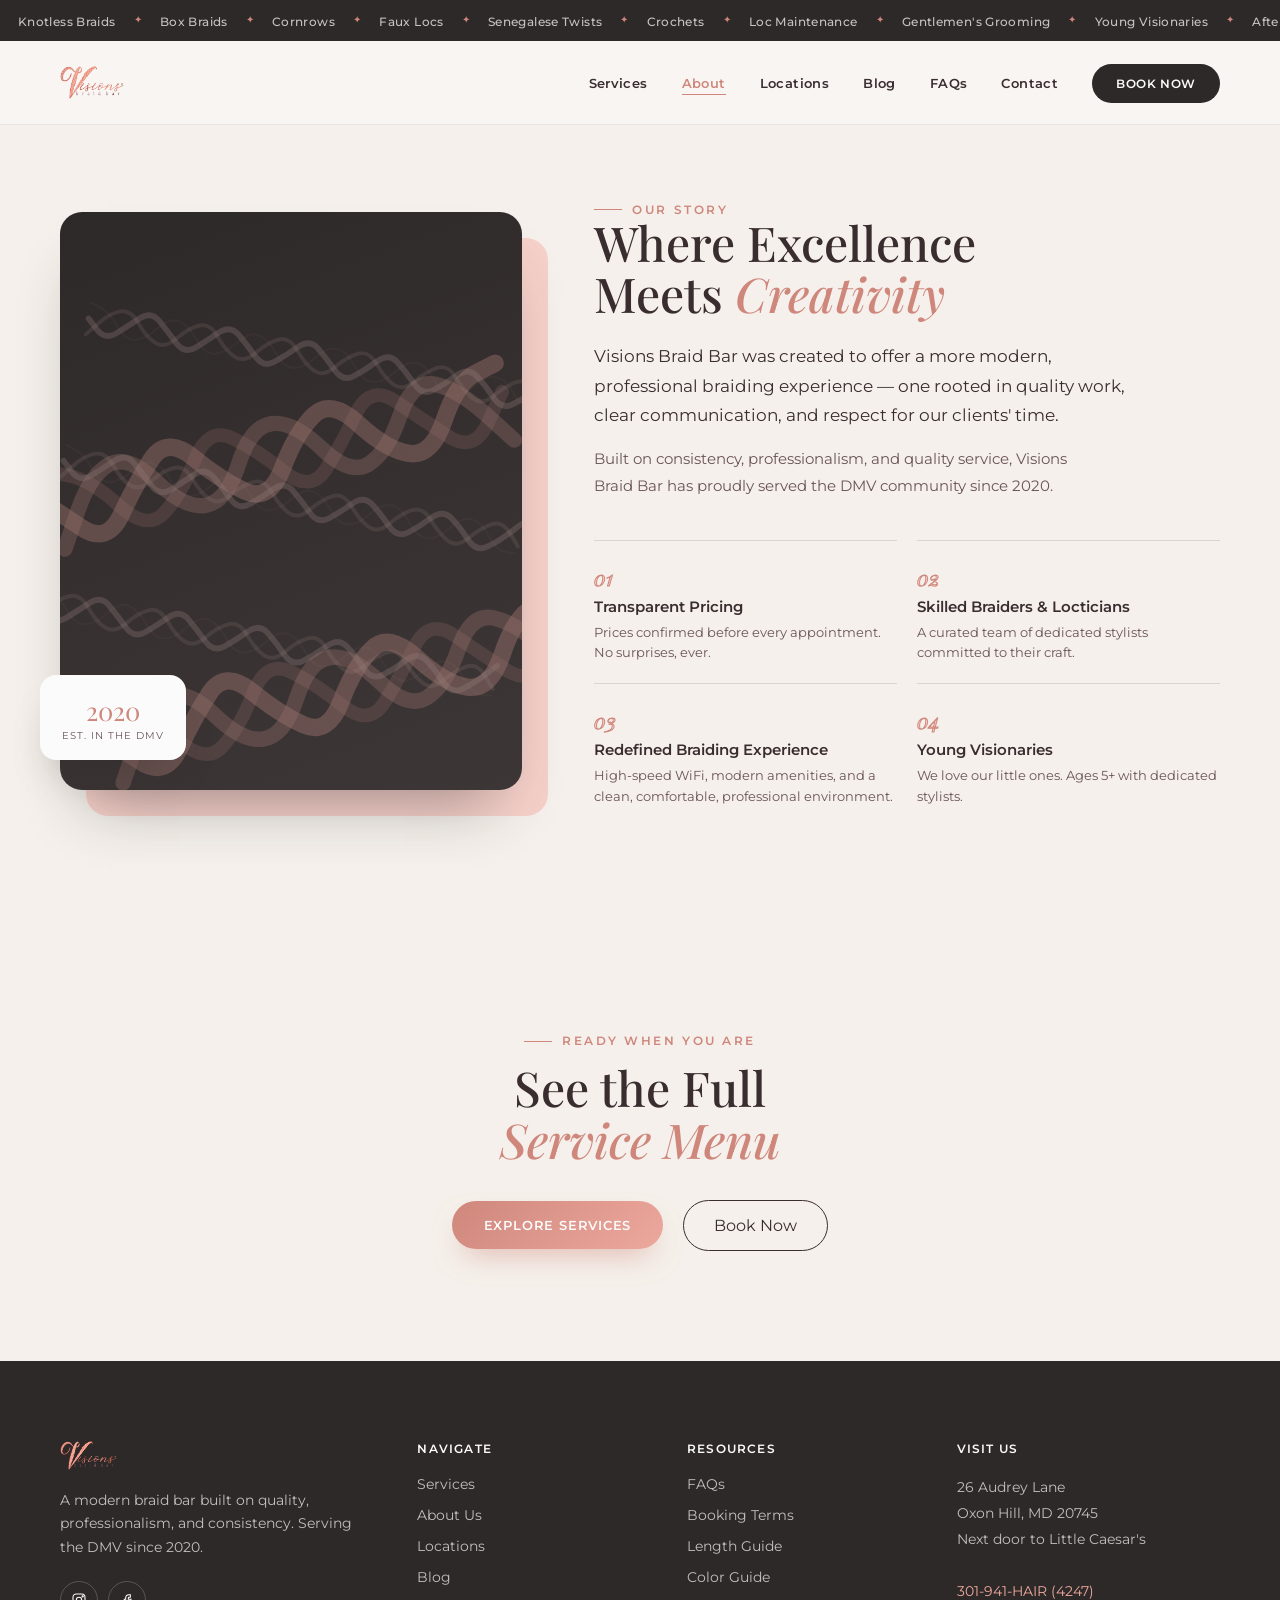
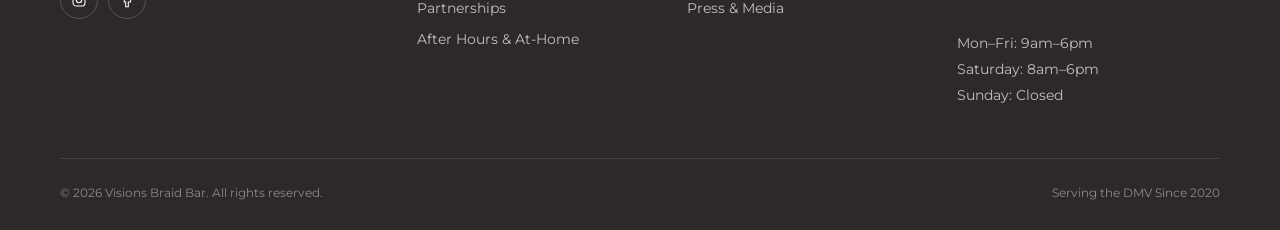
==== about.html @ 7501f286 "Split single-page site into a true multi-page site Separates the site into index/services/about/loca" ====
<!doctype html>
<html lang="en">
<head>
<meta charset="UTF-8">
<meta name="viewport" content="width=device-width, initial-scale=1.0, viewport-fit=cover">
<title>About — Visions Braid Bar</title>
<link rel="preconnect" href="https://fonts.googleapis.com">
<link rel="preconnect" href="https://fonts.gstatic.com" crossorigin>
<link href="https://fonts.googleapis.com/css2?family=Playfair+Display:ital,wght@0,400;0,500;0,600;1,400;1,500&family=Montserrat:wght@400;500;600&display=swap" rel="stylesheet">
<link rel="stylesheet" href="styles.css">
</head>
<body>
<div class="ticker" aria-label="Services offered">
  <div class="ticker-track" id="ticker-track"></div>
</div>
<nav id="site-nav">
  <div class="nav-logo"><a href="index.html"><img src="logo.png" alt="Visions Braid Bar"></a></div>
  <ul class="nav-links">
    <li><a href="services.html">Services</a></li>
    <li><a href="about.html" class="active" aria-current="page">About</a></li>
    <li><a href="locations.html">Locations</a></li>
    <li><a href="blog.html">Blog</a></li>
    <li><a href="faqs.html">FAQs</a></li>
    <li><a href="contact.html">Contact</a></li>
    <li><a href="https://phorest.com/book/salons/visionsbraidbar" class="nav-cta" target="_blank" rel="noopener">Book Now</a></li>
  </ul>
  <button class="nav-hamburger" id="hamburger" aria-label="Open menu" aria-expanded="false"><span></span><span></span><span></span></button>
</nav>
<div class="mobile-menu" id="mobile-menu">
  <a href="services.html">Services</a>
  <a href="about.html">About</a>
  <a href="locations.html">Locations</a>
  <a href="blog.html">Blog</a>
  <a href="faqs.html">FAQs</a>
  <a href="contact.html">Contact</a>
  <a href="https://phorest.com/book/salons/visionsbraidbar" class="m-book" target="_blank" rel="noopener">Book Now</a>
</div>
<section class="about" style="padding-top:70px">
  <div class="about-img reveal">
    <div class="about-img-offset"></div>
    <div class="about-img-block"><svg viewBox="0 0 400 500" preserveAspectRatio="xMidYMid slice" xmlns="http://www.w3.org/2000/svg"><defs></defs><g transform="rotate(-14 200 250)"><path d="M 0.0 208.3 Q 0.0 208.3 18.2 228.3 Q 36.4 248.3 54.5 225.9 Q 72.7 203.4 90.9 186.2 Q 109.1 169.0 127.3 193.5 Q 145.5 218.0 163.6 232.3 Q 181.8 246.5 200.0 220.2 Q 218.2 194.0 236.4 183.0 Q 254.5 171.9 272.7 199.5 Q 290.9 227.1 309.1 234.8 Q 327.3 242.4 345.5 213.9 Q 363.6 185.4 381.8 181.2 T 400.0 177.1" fill="none" stroke="#eda89d" stroke-width="15.0" stroke-linecap="round" opacity="0.50"/><path d="M 0.0 243.0 Q 0.0 243.0 18.2 214.6 Q 36.4 186.3 54.5 181.3 Q 72.7 176.4 90.9 205.4 Q 109.1 234.3 127.3 235.7 Q 145.5 237.1 163.6 208.0 Q 181.8 178.8 200.0 181.0 Q 218.2 183.2 236.4 212.0 Q 254.5 240.9 272.7 235.2 Q 290.9 229.5 309.1 201.3 Q 327.3 173.2 345.5 182.3 Q 363.6 191.5 381.8 218.5 T 400.0 245.6" fill="none" stroke="#eda89d" stroke-width="13.4" stroke-linecap="round" opacity="0.38"/><path d="M 0.0 173.7 Q 0.0 173.7 18.2 182.1 Q 36.4 190.5 54.5 217.8 Q 72.7 245.2 90.9 233.4 Q 109.1 221.7 127.3 195.8 Q 145.5 169.9 163.6 184.8 Q 181.8 199.7 200.0 223.8 Q 218.2 247.8 236.4 230.0 Q 254.5 212.1 272.7 190.2 Q 290.9 168.4 309.1 188.9 Q 327.3 209.4 345.5 228.8 Q 363.6 248.2 381.8 225.3 T 400.0 202.4" fill="none" stroke="#eda89d" stroke-width="11.8" stroke-linecap="round" opacity="0.26"/><path d="M 0.0 416.7 Q 0.0 416.7 18.2 436.6 Q 36.4 456.6 54.5 434.2 Q 72.7 411.8 90.9 394.6 Q 109.1 377.3 127.3 401.9 Q 145.5 426.4 163.6 440.6 Q 181.8 454.8 200.0 428.6 Q 218.2 402.3 236.4 391.3 Q 254.5 380.3 272.7 407.9 Q 290.9 435.5 309.1 443.1 Q 327.3 450.8 345.5 422.2 Q 363.6 393.7 381.8 389.5 T 400.0 385.4" fill="none" stroke="#eda89d" stroke-width="15.0" stroke-linecap="round" opacity="0.50"/><path d="M 0.0 451.3 Q 0.0 451.3 18.2 422.9 Q 36.4 394.6 54.5 389.7 Q 72.7 384.7 90.9 413.7 Q 109.1 442.7 127.3 444.0 Q 145.5 445.4 163.6 416.3 Q 181.8 387.2 200.0 389.3 Q 218.2 391.5 236.4 420.4 Q 254.5 449.2 272.7 443.5 Q 290.9 437.8 309.1 409.7 Q 327.3 381.5 345.5 390.6 Q 363.6 399.8 381.8 426.9 T 400.0 453.9" fill="none" stroke="#eda89d" stroke-width="13.4" stroke-linecap="round" opacity="0.38"/><path d="M 0.0 382.0 Q 0.0 382.0 18.2 390.4 Q 36.4 398.8 54.5 426.2 Q 72.7 453.5 90.9 441.7 Q 109.1 430.0 127.3 404.1 Q 145.5 378.2 163.6 393.1 Q 181.8 408.0 200.0 432.1 Q 218.2 456.2 236.4 438.3 Q 254.5 420.5 272.7 398.6 Q 290.9 376.7 309.1 397.2 Q 327.3 417.8 345.5 437.1 Q 363.6 456.5 381.8 433.6 T 400.0 410.7" fill="none" stroke="#eda89d" stroke-width="11.8" stroke-linecap="round" opacity="0.26"/></g><defs></defs><g transform="rotate(10 200 250)"><path d="M 0.0 125.0 Q 0.0 125.0 8.7 133.0 Q 17.4 141.0 26.1 133.2 Q 34.8 125.3 43.5 117.2 Q 52.2 109.0 60.9 116.7 Q 69.6 124.4 78.3 132.7 Q 87.0 141.0 95.7 133.5 Q 104.3 125.9 113.0 117.5 Q 121.7 109.0 130.4 116.4 Q 139.1 123.8 147.8 132.3 Q 156.5 140.9 165.2 133.7 Q 173.9 126.6 182.6 117.8 Q 191.3 109.1 200.0 116.1 Q 208.7 123.1 217.4 132.0 Q 226.1 140.9 234.8 134.0 Q 243.5 127.2 252.2 118.2 Q 260.9 109.2 269.6 115.8 Q 278.3 122.5 287.0 131.6 Q 295.7 140.8 304.3 134.3 Q 313.0 127.8 321.7 118.5 Q 330.4 109.3 339.1 115.6 Q 347.8 121.9 356.5 131.3 Q 365.2 140.7 373.9 134.5 Q 382.6 128.4 391.3 118.9 T 400.0 109.4" fill="none" stroke="#f6d1ca" stroke-width="5.0" stroke-linecap="round" opacity="0.30"/><path d="M 0.0 138.9 Q 0.0 138.9 8.7 128.0 Q 17.4 117.1 26.1 114.1 Q 34.8 111.0 43.5 121.8 Q 52.2 132.6 60.9 135.9 Q 69.6 139.2 78.3 128.4 Q 87.0 117.7 95.7 114.2 Q 104.3 110.7 113.0 121.4 Q 121.7 132.0 130.4 135.7 Q 139.1 139.4 147.8 128.8 Q 156.5 118.2 165.2 114.3 Q 173.9 110.4 182.6 120.9 Q 191.3 131.5 200.0 135.6 Q 208.7 139.7 217.4 129.3 Q 226.1 118.8 234.8 114.5 Q 243.5 110.2 252.2 120.5 Q 260.9 130.9 269.6 135.4 Q 278.3 139.9 287.0 129.7 Q 295.7 119.4 304.3 114.7 Q 313.0 110.0 321.7 120.1 Q 330.4 130.3 339.1 135.2 Q 347.8 140.1 356.5 130.1 Q 365.2 120.0 373.9 114.9 Q 382.6 109.8 391.3 119.7 T 400.0 129.7" fill="none" stroke="#f6d1ca" stroke-width="3.4" stroke-linecap="round" opacity="0.18"/><path d="M 0.0 111.1 Q 0.0 111.1 8.7 114.0 Q 17.4 116.9 26.1 127.8 Q 34.8 138.7 43.5 136.0 Q 52.2 133.4 60.9 122.4 Q 69.6 111.5 78.3 113.9 Q 87.0 116.3 95.7 127.3 Q 104.3 138.4 113.0 136.1 Q 121.7 133.9 130.4 122.9 Q 139.1 111.8 147.8 113.8 Q 156.5 115.8 165.2 126.9 Q 173.9 138.0 182.6 136.2 Q 191.3 134.4 200.0 123.3 Q 208.7 112.2 217.4 113.7 Q 226.1 115.3 234.8 126.5 Q 243.5 137.6 252.2 136.3 Q 260.9 134.9 269.6 123.7 Q 278.3 112.6 287.0 113.7 Q 295.7 114.8 304.3 126.0 Q 313.0 137.2 321.7 136.3 Q 330.4 135.4 339.1 124.2 Q 347.8 113.0 356.5 113.7 Q 365.2 114.3 373.9 125.6 Q 382.6 136.8 391.3 136.4 T 400.0 135.9" fill="none" stroke="#f6d1ca" stroke-width="1.8" stroke-linecap="round" opacity="0.06"/><path d="M 0.0 250.0 Q 0.0 250.0 8.7 258.0 Q 17.4 266.0 26.1 258.2 Q 34.8 250.3 43.5 242.2 Q 52.2 234.0 60.9 241.7 Q 69.6 249.4 78.3 257.7 Q 87.0 266.0 95.7 258.5 Q 104.3 250.9 113.0 242.5 Q 121.7 234.0 130.4 241.4 Q 139.1 248.8 147.8 257.3 Q 156.5 265.9 165.2 258.7 Q 173.9 251.6 182.6 242.8 Q 191.3 234.1 200.0 241.1 Q 208.7 248.1 217.4 257.0 Q 226.1 265.9 234.8 259.0 Q 243.5 252.2 252.2 243.2 Q 260.9 234.2 269.6 240.8 Q 278.3 247.5 287.0 256.6 Q 295.7 265.8 304.3 259.3 Q 313.0 252.8 321.7 243.5 Q 330.4 234.3 339.1 240.6 Q 347.8 246.9 356.5 256.3 Q 365.2 265.7 373.9 259.5 Q 382.6 253.4 391.3 243.9 T 400.0 234.4" fill="none" stroke="#f6d1ca" stroke-width="5.0" stroke-linecap="round" opacity="0.30"/><path d="M 0.0 263.9 Q 0.0 263.9 8.7 253.0 Q 17.4 242.1 26.1 239.1 Q 34.8 236.0 43.5 246.8 Q 52.2 257.6 60.9 260.9 Q 69.6 264.2 78.3 253.4 Q 87.0 242.7 95.7 239.2 Q 104.3 235.7 113.0 246.4 Q 121.7 257.0 130.4 260.7 Q 139.1 264.4 147.8 253.8 Q 156.5 243.2 165.2 239.3 Q 173.9 235.4 182.6 245.9 Q 191.3 256.5 200.0 260.6 Q 208.7 264.7 217.4 254.3 Q 226.1 243.8 234.8 239.5 Q 243.5 235.2 252.2 245.5 Q 260.9 255.9 269.6 260.4 Q 278.3 264.9 287.0 254.7 Q 295.7 244.4 304.3 239.7 Q 313.0 235.0 321.7 245.1 Q 330.4 255.3 339.1 260.2 Q 347.8 265.1 356.5 255.1 Q 365.2 245.0 373.9 239.9 Q 382.6 234.8 391.3 244.7 T 400.0 254.7" fill="none" stroke="#f6d1ca" stroke-width="3.4" stroke-linecap="round" opacity="0.18"/><path d="M 0.0 236.1 Q 0.0 236.1 8.7 239.0 Q 17.4 241.9 26.1 252.8 Q 34.8 263.7 43.5 261.0 Q 52.2 258.4 60.9 247.4 Q 69.6 236.5 78.3 238.9 Q 87.0 241.3 95.7 252.3 Q 104.3 263.4 113.0 261.1 Q 121.7 258.9 130.4 247.9 Q 139.1 236.8 147.8 238.8 Q 156.5 240.8 165.2 251.9 Q 173.9 263.0 182.6 261.2 Q 191.3 259.4 200.0 248.3 Q 208.7 237.2 217.4 238.7 Q 226.1 240.3 234.8 251.5 Q 243.5 262.6 252.2 261.3 Q 260.9 259.9 269.6 248.7 Q 278.3 237.6 287.0 238.7 Q 295.7 239.8 304.3 251.0 Q 313.0 262.2 321.7 261.3 Q 330.4 260.4 339.1 249.2 Q 347.8 238.0 356.5 238.7 Q 365.2 239.3 373.9 250.6 Q 382.6 261.8 391.3 261.4 T 400.0 260.9" fill="none" stroke="#f6d1ca" stroke-width="1.8" stroke-linecap="round" opacity="0.06"/><path d="M 0.0 375.0 Q 0.0 375.0 8.7 383.0 Q 17.4 391.0 26.1 383.2 Q 34.8 375.3 43.5 367.2 Q 52.2 359.0 60.9 366.7 Q 69.6 374.4 78.3 382.7 Q 87.0 391.0 95.7 383.5 Q 104.3 375.9 113.0 367.5 Q 121.7 359.0 130.4 366.4 Q 139.1 373.8 147.8 382.3 Q 156.5 390.9 165.2 383.7 Q 173.9 376.6 182.6 367.8 Q 191.3 359.1 200.0 366.1 Q 208.7 373.1 217.4 382.0 Q 226.1 390.9 234.8 384.0 Q 243.5 377.2 252.2 368.2 Q 260.9 359.2 269.6 365.8 Q 278.3 372.5 287.0 381.6 Q 295.7 390.8 304.3 384.3 Q 313.0 377.8 321.7 368.5 Q 330.4 359.3 339.1 365.6 Q 347.8 371.9 356.5 381.3 Q 365.2 390.7 373.9 384.5 Q 382.6 378.4 391.3 368.9 T 400.0 359.4" fill="none" stroke="#f6d1ca" stroke-width="5.0" stroke-linecap="round" opacity="0.30"/><path d="M 0.0 388.9 Q 0.0 388.9 8.7 378.0 Q 17.4 367.1 26.1 364.1 Q 34.8 361.0 43.5 371.8 Q 52.2 382.6 60.9 385.9 Q 69.6 389.2 78.3 378.4 Q 87.0 367.7 95.7 364.2 Q 104.3 360.7 113.0 371.4 Q 121.7 382.0 130.4 385.7 Q 139.1 389.4 147.8 378.8 Q 156.5 368.2 165.2 364.3 Q 173.9 360.4 182.6 370.9 Q 191.3 381.5 200.0 385.6 Q 208.7 389.7 217.4 379.3 Q 226.1 368.8 234.8 364.5 Q 243.5 360.2 252.2 370.5 Q 260.9 380.9 269.6 385.4 Q 278.3 389.9 287.0 379.7 Q 295.7 369.4 304.3 364.7 Q 313.0 360.0 321.7 370.1 Q 330.4 380.3 339.1 385.2 Q 347.8 390.1 356.5 380.1 Q 365.2 370.0 373.9 364.9 Q 382.6 359.8 391.3 369.7 T 400.0 379.7" fill="none" stroke="#f6d1ca" stroke-width="3.4" stroke-linecap="round" opacity="0.18"/><path d="M 0.0 361.1 Q 0.0 361.1 8.7 364.0 Q 17.4 366.9 26.1 377.8 Q 34.8 388.7 43.5 386.0 Q 52.2 383.4 60.9 372.4 Q 69.6 361.5 78.3 363.9 Q 87.0 366.3 95.7 377.3 Q 104.3 388.4 113.0 386.1 Q 121.7 383.9 130.4 372.9 Q 139.1 361.8 147.8 363.8 Q 156.5 365.8 165.2 376.9 Q 173.9 388.0 182.6 386.2 Q 191.3 384.4 200.0 373.3 Q 208.7 362.2 217.4 363.7 Q 226.1 365.3 234.8 376.5 Q 243.5 387.6 252.2 386.3 Q 260.9 384.9 269.6 373.7 Q 278.3 362.6 287.0 363.7 Q 295.7 364.8 304.3 376.0 Q 313.0 387.2 321.7 386.3 Q 330.4 385.4 339.1 374.2 Q 347.8 363.0 356.5 363.7 Q 365.2 364.3 373.9 375.6 Q 382.6 386.8 391.3 386.4 T 400.0 385.9" fill="none" stroke="#f6d1ca" stroke-width="1.8" stroke-linecap="round" opacity="0.06"/></g></svg></div>
    <div class="about-badge"><div class="about-badge-n">2020</div><div class="about-badge-l">Est. in the DMV</div></div>
  </div>
  <div class="about-content reveal">
    <span class="eyebrow">Our Story</span>
    <h1 class="s-title">Where Excellence<br>Meets <em>Creativity</em></h1>
    <p class="about-body">Visions Braid Bar was created to offer a more modern, professional braiding experience &mdash; one rooted in quality work, clear communication, and respect for our clients' time.</p>
    <p class="about-credibility">Built on consistency, professionalism, and quality service, Visions Braid Bar has proudly served the DMV community since 2020.</p>
    <div class="pillars">
      <div class="pillar"><div class="pillar-n">01</div><div class="pillar-t">Transparent Pricing</div><div class="pillar-d">Prices confirmed before every appointment. No surprises, ever.</div></div>
      <div class="pillar"><div class="pillar-n">02</div><div class="pillar-t">Skilled Braiders &amp; Locticians</div><div class="pillar-d">A curated team of dedicated stylists committed to their craft.</div></div>
      <div class="pillar"><div class="pillar-n">03</div><div class="pillar-t">Redefined Braiding Experience</div><div class="pillar-d">High-speed WiFi, modern amenities, and a clean, comfortable, professional environment.</div></div>
      <div class="pillar"><div class="pillar-n">04</div><div class="pillar-t">Young Visionaries</div><div class="pillar-d">We love our little ones. Ages 5+ with dedicated stylists.</div></div>
    </div>
  </div>
</section>
<section class="cta-band reveal">
  <span class="eyebrow">Ready When You Are</span>
  <h2 class="s-title">See the Full<br><em>Service Menu</em></h2>
  <div class="cta-band-actions">
    <a href="services.html" class="btn btn-primary">Explore Services</a>
    <a href="https://phorest.com/book/salons/visionsbraidbar" class="btn-outline-dark" target="_blank" rel="noopener" style="border-radius:999px;padding:15px 30px;">Book Now</a>
  </div>
</section>
<footer>
  <div class="footer-grid">
    <div>
      <div class="f-logo"><img src="logo.png" alt="Visions Braid Bar"></div>
      <p class="f-desc">A modern braid bar built on quality, professionalism, and consistency. Serving the DMV since 2020.</p>
      <div class="f-social">
        <a href="https://www.instagram.com/visionsbraidbar/" target="_blank" rel="noopener" aria-label="Instagram"><svg viewBox="0 0 24 24"><rect x="3" y="3" width="18" height="18" rx="5"/><circle cx="12" cy="12" r="4"/><circle cx="17.5" cy="6.5" r="1"/></svg></a>
        <a href="https://www.facebook.com/myvisionsbraidbar/" target="_blank" rel="noopener" aria-label="Facebook"><svg viewBox="0 0 24 24"><path d="M15 8h2V4h-2a5 5 0 0 0-5 5v2H8v4h2v7h4v-7h3l1-4h-4V9a1 1 0 0 1 1-1z"/></svg></a>
      </div>
    </div>
    <div class="f-col">
      <h4>Navigate</h4>
      <ul>
        <li><a href="services.html">Services</a></li>
        <li><a href="about.html">About Us</a></li>
        <li><a href="locations.html">Locations</a></li>
        <li><a href="blog.html">Blog</a></li>
        <li><a href="#">Partnerships</a></li>
        <li><a href="contact.html">After Hours &amp; At-Home</a></li>
      </ul>
    </div>
    <div class="f-col">
      <h4>Resources</h4>
      <ul>
        <li><a href="faqs.html">FAQs</a></li>
        <li><a href="#">Booking Terms</a></li>
        <li><a href="#">Length Guide</a></li>
        <li><a href="#">Color Guide</a></li>
        <li><a href="https://forms.gle/cV3jptaKvThznRDM7" target="_blank" rel="noopener">Press &amp; Media</a></li>
      </ul>
    </div>
    <div class="f-col">
      <h4>Visit Us</h4>
      <address>
        26 Audrey Lane<br>
        Oxon Hill, MD 20745<br>
        Next door to Little Caesar's<br><br>
        <a href="tel:3019414247">301-941-HAIR (4247)</a><br><br>
        Mon&ndash;Fri: 9am&ndash;6pm<br>
        Saturday: 8am&ndash;6pm<br>
        Sunday: Closed
      </address>
    </div>
  </div>
  <div class="footer-bottom">
    <span>&copy; 2026 Visions Braid Bar. All rights reserved.</span>
    <span>Serving the DMV Since 2020</span>
  </div>
</footer>
<script src="app.js"></script>
</body>
</html>
---- styles.css ----
/*
  Layout concept: an editorial multi-page salon site built around the literal
  craft of braiding — an interlocking three-strand plait rendered as inline SVG
  stands in for photography (dividers, card art, section marks) instead of
  stock photos or generic gradients, echoing the brand's own hand-drawn logo.
  Asymmetric bento grids and an oversized reversed wordmark give the page a
  fashion-editorial rhythm rather than a centered template.
*/
:root{
  --charcoal:#2e2929; --charcoal-mid:#3d3636; --cream:#f5f0eb; --warm-white:#faf7f4; --snow:#fbfbfb;
  --terracotta:#cf877c; --peach:#eda89d; --blush:#f6d1ca; --mauve:#967376; --gold:#d4a017;
  --ink:#3a2d2f; --ink-mid:#6b5457;
  --font-display:'Playfair Display', Georgia, 'Times New Roman', serif;
  --font-body:'Montserrat', -apple-system, BlinkMacSystemFont, 'Segoe UI', sans-serif;
  color-scheme:light;
  padding-top:env(safe-area-inset-top,0px);
  padding-bottom:env(safe-area-inset-bottom,0px);
}
*{box-sizing:border-box;}
html,body{margin:0;}
body{background:var(--cream);color:var(--ink);font-family:var(--font-body);-webkit-font-smoothing:antialiased;overflow-x:hidden;}
h1,h2,h3,h4{font-family:var(--font-display);margin:0;font-weight:500;text-wrap:balance;}
p{margin:0;}
em{font-style:italic;}
a{color:inherit;text-decoration:none;}
img,svg{max-width:100%;display:block;}
[hidden]{display:none!important;}
button{font-family:inherit;border:none;background:none;cursor:pointer;color:inherit;}
::selection{background:var(--terracotta);color:var(--snow);}
@media (prefers-reduced-motion:reduce){
  *{animation-duration:0.001ms !important;animation-iteration-count:1 !important;transition-duration:0.001ms !important;scroll-behavior:auto !important;}
}
html{scroll-behavior:smooth;}
section,footer{scroll-margin-top:84px;}

.reveal-armed{opacity:0;transform:translateY(28px);}
.reveal-armed.reveal-visible{opacity:1;transform:none;transition:opacity .7s cubic-bezier(.2,.7,.3,1),transform .7s cubic-bezier(.2,.7,.3,1);}

.eyebrow{display:inline-flex;align-items:center;gap:10px;font-family:var(--font-body);font-size:.72rem;font-weight:600;letter-spacing:.22em;text-transform:uppercase;color:var(--terracotta);}
.eyebrow::before{content:"";width:28px;height:1px;background:var(--terracotta);display:inline-block;}
.s-title{font-size:clamp(2.1rem,4vw,3rem);line-height:1.08;color:var(--ink);}
.s-title em{color:var(--terracotta);}
.s-desc{font-size:1.02rem;line-height:1.7;color:var(--ink-mid);max-width:46ch;}
.section-intro{display:flex;justify-content:space-between;align-items:flex-end;gap:40px;margin-bottom:48px;flex-wrap:wrap;}
.section-intro .s-desc{margin-top:14px;}

.page-header{max-width:640px;margin:0 auto 56px;text-align:center;padding:56px 60px 0;}
@media (max-width:860px){.page-header{padding:40px 24px 0;}}
.page-header .s-title{margin-top:14px;}

.btn{display:inline-flex;align-items:center;justify-content:center;gap:8px;padding:16px 32px;border-radius:999px;font-size:.82rem;font-weight:600;letter-spacing:.06em;text-transform:uppercase;white-space:nowrap;transition:transform .25s ease,box-shadow .25s ease,background .25s ease,color .25s ease;}
.btn:active{transform:scale(.97);}
.btn-primary{background:linear-gradient(135deg,var(--terracotta),var(--peach));color:var(--snow);box-shadow:0 14px 30px -12px rgba(207,135,124,.65);}
.btn-primary:hover{box-shadow:0 18px 36px -10px rgba(207,135,124,.8);transform:translateY(-2px);}
.btn-dark{background:var(--charcoal);color:var(--snow);}
.btn-dark:hover{background:var(--ink);transform:translateY(-2px);}
.btn-ghost-dark{color:var(--ink);padding-inline:14px;position:relative;}
.btn-ghost-dark::after{content:"";position:absolute;left:14px;right:14px;bottom:8px;height:1px;background:var(--ink);transform:scaleX(1);transform-origin:left;transition:transform .3s ease;}
.btn-ghost-dark:hover::after{transform:scaleX(0);}
.btn-outline-dark{border:1px solid var(--ink);color:var(--ink);padding:15px 30px;}
.btn-outline-dark:hover{background:var(--ink);color:var(--snow);}
.btn-outline-light{border:1px solid rgba(255,255,255,.55);color:var(--snow);padding:15px 30px;border-radius:999px;font-size:.82rem;font-weight:600;letter-spacing:.06em;text-transform:uppercase;transition:background .25s ease;}
.btn-outline-light:hover{background:rgba(255,255,255,.12);}
.link-arrow{font-size:.82rem;font-weight:600;letter-spacing:.04em;color:var(--ink);display:inline-flex;align-items:center;gap:6px;}
.link-arrow span{transition:transform .25s ease;}
.link-arrow:hover span{transform:translateX(4px);}

.braid-strand path{vector-effect:non-scaling-stroke;}

.ticker{background:var(--charcoal);color:rgba(255,255,255,.72);padding:11px 0;overflow:hidden;white-space:nowrap;}
.ticker-track{display:inline-flex;animation:ticker 38s linear infinite;}
.ticker-track span{padding:0 18px;font-size:.78rem;font-weight:500;letter-spacing:.03em;}
.ticker-track .gem{color:var(--terracotta);padding:0;font-size:.6rem;}
@keyframes ticker{from{transform:translateX(0);}to{transform:translateX(-50%);}}

nav{position:sticky;top:0;z-index:300;display:flex;align-items:center;justify-content:space-between;height:84px;background:rgba(250,247,244,.8);backdrop-filter:blur(14px);-webkit-backdrop-filter:blur(14px);border-bottom:1px solid rgba(58,45,47,.08);padding-inline:60px;transition:box-shadow .3s ease;}
nav.is-scrolled{box-shadow:0 8px 28px -20px rgba(46,41,41,.4);}
@media (max-width:860px){nav{padding-inline:20px;height:72px;}}
.nav-logo img{height:34px;width:auto;}
.nav-links{list-style:none;display:flex;align-items:center;gap:34px;margin:0;padding:0;}
.nav-links a:not(.nav-cta){font-size:.82rem;font-weight:600;letter-spacing:.03em;position:relative;padding:4px 0;}
.nav-links a:not(.nav-cta)::after{content:"";position:absolute;left:0;right:0;bottom:0;height:1px;background:var(--terracotta);transform:scaleX(0);transform-origin:right;transition:transform .3s ease;}
.nav-links a:not(.nav-cta):hover::after,.nav-links a.active::after{transform:scaleX(1);transform-origin:left;}
.nav-links a.active{color:var(--terracotta);}
.nav-cta{background:var(--charcoal);color:var(--snow);padding:12px 24px;border-radius:999px;font-size:.76rem;font-weight:600;letter-spacing:.05em;text-transform:uppercase;transition:background .25s ease,transform .25s ease;}
.nav-cta:hover{background:var(--terracotta);transform:translateY(-1px);}
@media (max-width:980px){.nav-links{display:none;}}
.nav-hamburger{display:none;flex-direction:column;gap:5px;padding:8px;}
.nav-hamburger span{width:22px;height:2px;background:var(--ink);display:block;transition:transform .3s ease,opacity .3s ease;}
@media (max-width:980px){.nav-hamburger{display:flex;}}
.nav-hamburger.is-open span:nth-child(1){transform:translateY(7px) rotate(45deg);}
.nav-hamburger.is-open span:nth-child(2){opacity:0;}
.nav-hamburger.is-open span:nth-child(3){transform:translateY(-7px) rotate(-45deg);}

.mobile-menu{position:fixed;inset:84px 0 0 0;background:var(--warm-white);z-index:290;display:flex;flex-direction:column;padding:32px 24px;gap:4px;transform:translateY(-12px);opacity:0;pointer-events:none;transition:transform .3s ease,opacity .3s ease;overflow-y:auto;}
.mobile-menu.is-open{transform:translateY(0);opacity:1;pointer-events:auto;}
.mobile-menu a{font-family:var(--font-display);font-size:1.5rem;padding:14px 4px;border-bottom:1px solid rgba(58,45,47,.1);}
.mobile-menu .m-book{margin-top:20px;background:var(--charcoal);color:var(--snow);text-align:center;border-radius:999px;padding:18px;font-family:var(--font-body);font-weight:600;letter-spacing:.05em;text-transform:uppercase;font-size:.85rem;border-bottom:none;}

.hero{position:relative;padding:72px 60px 0;display:grid;grid-template-columns:1.05fr .95fr;gap:56px;align-items:center;overflow:hidden;}
@media (max-width:980px){.hero{grid-template-columns:1fr;padding:48px 24px 0;gap:40px;}}
.hero-bg-text{position:absolute;top:-0.12em;left:-0.03em;font-family:var(--font-display);font-style:italic;font-size:clamp(5rem,16vw,11rem);color:var(--blush);opacity:.55;z-index:0;user-select:none;line-height:1;}
.hero-left{position:relative;z-index:1;}
.hero-location{display:inline-block;font-size:.76rem;font-weight:600;letter-spacing:.14em;text-transform:uppercase;color:var(--mauve);margin-bottom:18px;}
.hero-h1{font-size:clamp(2.6rem,5.6vw,4.4rem);line-height:1.04;color:var(--ink);}
.hero-h1 em{color:var(--terracotta);font-style:italic;}
.hero-desc{font-size:1.08rem;line-height:1.7;color:var(--ink-mid);max-width:42ch;margin:26px 0 34px;}
.hero-actions{display:flex;align-items:center;gap:30px;flex-wrap:wrap;margin-bottom:52px;}
.hero-bottom{display:flex;gap:40px;flex-wrap:wrap;position:relative;z-index:1;}
.hero-stat-n{font-family:var(--font-display);font-size:1.7rem;color:var(--ink);}
.hero-stat-l{font-size:.72rem;letter-spacing:.08em;text-transform:uppercase;color:var(--ink-mid);margin-top:4px;}

.hero-right{position:relative;}
.hero-art{position:relative;aspect-ratio:4/5;border-radius:28px;overflow:hidden;background:linear-gradient(155deg,var(--blush) 0%,var(--peach) 48%,var(--terracotta) 100%);box-shadow:0 40px 70px -30px rgba(58,45,47,.4);}
.hero-art svg{position:absolute;inset:0;width:100%;height:100%;}
.hero-label{position:absolute;left:-18px;bottom:28px;max-width:280px;background:var(--snow);padding:24px 26px;border-radius:16px;box-shadow:0 30px 50px -20px rgba(58,45,47,.3);}
@media (max-width:520px){.hero-label{left:10px;right:10px;max-width:none;}}
.hero-label-text{font-family:var(--font-display);font-style:italic;font-size:1.05rem;line-height:1.4;color:var(--ink);}
.hero-label-sub{display:block;margin-top:10px;font-size:.72rem;color:var(--ink-mid);letter-spacing:.02em;}

.review-strip{display:flex;justify-content:center;align-items:center;gap:22px;flex-wrap:wrap;padding:38px 24px 0;font-size:.82rem;color:var(--ink-mid);}
.rs-stars{color:var(--gold);letter-spacing:2px;margin-right:8px;}
.rs-divider{width:4px;height:4px;border-radius:50%;background:var(--mauve);opacity:.5;}
.strip{display:flex;justify-content:center;gap:0;flex-wrap:wrap;padding:26px 24px 60px;}
.strip-item{display:flex;align-items:center;gap:9px;font-size:.78rem;color:var(--ink-mid);padding:0 22px;border-right:1px solid rgba(58,45,47,.12);}
.strip-item:last-child{border-right:none;}
@media (max-width:700px){.strip-item{border-right:none;padding:4px 14px;}}
.strip-dot{width:6px;height:6px;border-radius:50%;background:var(--terracotta);flex:none;}

.services{padding:20px 60px 100px;}
@media (max-width:860px){.services{padding:20px 24px 70px;}}
.svc-tabs{display:inline-flex;gap:6px;background:var(--warm-white);border:1px solid rgba(58,45,47,.1);border-radius:999px;padding:6px;margin-bottom:40px;}
.svc-tab{padding:11px 22px;border-radius:999px;font-size:.78rem;font-weight:600;letter-spacing:.03em;color:var(--ink-mid);transition:background .25s ease,color .25s ease;}
.svc-tab.active{background:var(--charcoal);color:var(--snow);}
.svc-panel{display:none;}
.svc-panel.active{display:grid;}
.svc-grid{display:grid;grid-template-columns:repeat(4,1fr);gap:22px;}
@media (max-width:980px){.svc-grid{grid-template-columns:repeat(2,1fr);}}
@media (max-width:560px){.svc-grid{grid-template-columns:1fr;}}
.svc-card{position:relative;border-radius:20px;overflow:hidden;aspect-ratio:3/4;isolation:isolate;}
.svc-card.tall{grid-row:span 2;}
.svc-card.wide{grid-column:span 2;aspect-ratio:auto;}
@media (max-width:980px){.svc-card.tall{grid-row:span 1;aspect-ratio:3/4;}.svc-card.wide{grid-column:span 2;aspect-ratio:16/8;}}
@media (max-width:560px){.svc-card.wide{grid-column:span 1;aspect-ratio:3/4;}}
.svc-card-art{position:absolute;inset:0;z-index:-1;transition:transform .6s cubic-bezier(.2,.8,.3,1);}
.svc-card:hover .svc-card-art{transform:scale(1.08) rotate(1deg);}
.svc-card-art svg{position:absolute;inset:0;width:100%;height:100%;opacity:.9;}
.svc-card::after{content:"";position:absolute;inset:0;background:linear-gradient(0deg,rgba(46,41,41,.82) 0%,rgba(46,41,41,.08) 55%,rgba(46,41,41,0) 72%);}
.svc-info{position:absolute;left:20px;right:20px;bottom:18px;z-index:2;}
.svc-name{font-family:var(--font-display);font-size:1.18rem;color:var(--snow);}
.svc-sub{font-size:.72rem;color:rgba(255,255,255,.78);margin-top:5px;letter-spacing:.01em;}
.svc-hover{position:absolute;inset:0;z-index:2;display:flex;align-items:center;justify-content:center;opacity:0;transition:opacity .3s ease;background:rgba(46,41,41,.5);backdrop-filter:blur(2px);}
.svc-card:hover .svc-hover{opacity:1;}
.svc-btn{background:var(--snow);color:var(--ink);padding:13px 26px;border-radius:999px;font-size:.76rem;font-weight:600;letter-spacing:.05em;text-transform:uppercase;transform:translateY(8px);transition:transform .3s ease;}
.svc-card:hover .svc-btn{transform:translateY(0);}

.after-hours-card{margin-top:30px;display:flex;align-items:center;justify-content:space-between;gap:30px;flex-wrap:wrap;background:var(--charcoal);color:var(--snow);border-radius:24px;padding:46px 50px;position:relative;overflow:hidden;}
.after-hours-card .braid-strand{position:absolute;right:-30px;top:50%;transform:translateY(-50%);height:160%;opacity:.14;}
.ah-badge{display:inline-block;font-size:.68rem;letter-spacing:.14em;text-transform:uppercase;color:var(--peach);border:1px solid rgba(237,168,157,.4);padding:6px 14px;border-radius:999px;margin-bottom:16px;}
.ah-title{font-size:1.7rem;max-width:30ch;}
.ah-title em{color:var(--peach);font-style:italic;}
.ah-desc{margin-top:14px;color:rgba(255,255,255,.72);max-width:46ch;line-height:1.7;font-size:.95rem;}
.ah-note{margin-top:10px;font-size:.76rem;color:rgba(255,255,255,.45);max-width:46ch;}
.ah-left{position:relative;z-index:1;}
.after-hours-card>.btn-outline-light{position:relative;z-index:1;flex:none;}

.svc-all{text-align:center;margin-top:40px;}

.about{padding:40px 60px 110px;display:grid;grid-template-columns:.85fr 1.15fr;gap:72px;align-items:center;}
@media (max-width:980px){.about{grid-template-columns:1fr;padding:30px 24px 70px;gap:40px;}}
.about-img{position:relative;}
.about-img-block{aspect-ratio:4/5;border-radius:22px;background:linear-gradient(160deg,var(--charcoal) 0%,var(--charcoal-mid) 100%);position:relative;overflow:hidden;box-shadow:0 36px 60px -28px rgba(46,41,41,.45);}
.about-img-block svg{position:absolute;inset:0;width:100%;height:100%;opacity:.5;}
.about-img-offset{position:absolute;inset:26px -26px -26px 26px;border-radius:22px;background:var(--blush);z-index:-1;}
@media (max-width:980px){.about-img-offset{inset:18px -18px -18px 18px;}}
.about-badge{position:absolute;left:-20px;bottom:30px;background:var(--snow);border-radius:16px;padding:18px 22px;box-shadow:0 24px 44px -20px rgba(46,41,41,.35);text-align:center;}
.about-badge-n{font-family:var(--font-display);font-size:1.6rem;color:var(--terracotta);}
.about-badge-l{font-size:.64rem;letter-spacing:.1em;text-transform:uppercase;color:var(--ink-mid);margin-top:2px;}
.about-body{font-size:1.05rem;line-height:1.75;color:var(--ink);margin-top:22px;max-width:50ch;}
.about-credibility{font-size:.95rem;line-height:1.75;color:var(--ink-mid);margin-top:16px;max-width:50ch;}
.pillars{display:grid;grid-template-columns:1fr 1fr;gap:20px;margin-top:40px;}
@media (max-width:620px){.pillars{grid-template-columns:1fr;}}
.pillar{padding:22px 0 0;border-top:1px solid rgba(58,45,47,.14);transition:transform .25s ease;}
.pillar:hover{transform:translateX(4px);}
.pillar-n{font-family:var(--font-display);font-style:italic;font-size:1.3rem;color:var(--blush);-webkit-text-stroke:1px var(--terracotta);}
.pillar-t{font-size:.95rem;font-weight:600;margin-top:6px;}
.pillar-d{font-size:.84rem;color:var(--ink-mid);margin-top:6px;line-height:1.55;}

.booking-info{background:var(--warm-white);padding:90px 60px;border-top:1px solid rgba(58,45,47,.08);border-bottom:1px solid rgba(58,45,47,.08);}
@media (max-width:860px){.booking-info{padding:60px 24px;}}
.bi-grid{display:grid;grid-template-columns:repeat(3,1fr);gap:26px;margin-top:44px;}
@media (max-width:860px){.bi-grid{grid-template-columns:1fr;}}
.bi-card{background:var(--snow);border-radius:20px;padding:34px 30px;transition:transform .3s ease,box-shadow .3s ease;}
.bi-card:hover{transform:translateY(-6px);box-shadow:0 24px 44px -24px rgba(46,41,41,.3);}
.bi-icon{width:48px;height:48px;border-radius:50%;background:linear-gradient(135deg,var(--blush),var(--peach));display:flex;align-items:center;justify-content:center;margin-bottom:20px;}
.bi-icon svg{width:22px;height:22px;stroke:var(--ink);fill:none;stroke-width:1.6;}
.bi-title{font-size:1.15rem;}
.bi-body{font-size:.88rem;line-height:1.7;color:var(--ink-mid);margin-top:10px;}
.bi-body a{color:var(--terracotta);font-weight:600;border-bottom:1px solid rgba(207,135,124,.4);}

.locations{display:grid;grid-template-columns:1fr 1fr;min-height:560px;}
@media (max-width:860px){.locations{grid-template-columns:1fr;min-height:0;}}
.loc{position:relative;padding:70px 56px;display:flex;flex-direction:column;justify-content:flex-end;overflow:hidden;min-height:480px;}
@media (max-width:860px){.loc{padding:50px 28px;min-height:420px;}}
.loc-bg{position:absolute;inset:0;z-index:0;}
.loc-bg svg{position:absolute;inset:0;width:100%;height:100%;}
.loc-oxon{background:linear-gradient(165deg,var(--charcoal) 0%,#231f1f 100%);color:var(--snow);}
.loc-mv{background:linear-gradient(165deg,var(--terracotta) 0%,var(--mauve) 100%);color:var(--snow);}
.loc-tag{position:relative;z-index:1;font-size:.72rem;letter-spacing:.14em;text-transform:uppercase;opacity:.75;margin-bottom:16px;}
.loc-name{position:relative;z-index:1;font-size:clamp(1.9rem,3.4vw,2.6rem);line-height:1.08;margin-bottom:22px;}
.loc-detail{position:relative;z-index:1;font-style:normal;line-height:1.85;font-size:.92rem;opacity:.85;max-width:38ch;margin-bottom:30px;}
.loc-detail a{text-decoration:underline;text-underline-offset:3px;opacity:1;}
.loc .btn-dark,.loc .btn-outline-light{position:relative;z-index:1;align-self:flex-start;}

.lead{display:grid;grid-template-columns:1fr 1fr;background:var(--charcoal);}
@media (max-width:900px){.lead{grid-template-columns:1fr;}}
.lead-left{padding:90px 60px;color:var(--snow);}
@media (max-width:900px){.lead-left{padding:60px 24px 20px;}}
.lead-left .s-title{color:var(--snow);}
.lead-offer{display:inline-block;margin-top:24px;font-family:var(--font-display);font-style:italic;font-size:1.3rem;color:var(--peach);}
.lead-perks{list-style:none;margin:28px 0 0;padding:0;display:flex;flex-direction:column;gap:14px;}
.lead-perks li{display:flex;align-items:center;gap:12px;font-size:.9rem;color:rgba(255,255,255,.78);}
.perk-dot{width:7px;height:7px;border-radius:50%;background:var(--terracotta);flex:none;}
.lead-form-wrap{padding:90px 60px;background:var(--cream);}
@media (max-width:900px){.lead-form-wrap{padding:20px 24px 60px;}}
.lf-eyebrow{font-size:.7rem;letter-spacing:.16em;text-transform:uppercase;color:var(--terracotta);font-weight:600;}
.lf-title{display:block;font-family:var(--font-display);font-size:1.9rem;margin:14px 0 10px;}
.lf-title em{color:var(--terracotta);font-style:italic;}
.lf-sub{display:block;font-size:.9rem;color:var(--ink-mid);margin-bottom:28px;}
.lead-form{display:flex;flex-direction:column;gap:14px;}
.fg input{width:100%;padding:16px 18px;border:1px solid rgba(58,45,47,.18);border-radius:12px;background:var(--snow);font-family:var(--font-body);font-size:.92rem;color:var(--ink);transition:border-color .2s ease,box-shadow .2s ease;}
.fg input:focus{outline:none;border-color:var(--terracotta);box-shadow:0 0 0 4px rgba(207,135,124,.15);}
.fg input::placeholder{color:var(--ink-mid);opacity:.6;}
.fg-honeypot{position:absolute;left:-9999px;width:1px;height:1px;overflow:hidden;}
.fg-submit{margin-top:6px;background:linear-gradient(135deg,var(--terracotta),var(--peach));color:var(--snow);padding:17px;border-radius:12px;font-size:.84rem;font-weight:600;letter-spacing:.05em;text-transform:uppercase;transition:transform .25s ease,box-shadow .25s ease;}
.fg-submit:hover{transform:translateY(-2px);box-shadow:0 16px 30px -14px rgba(207,135,124,.7);}
.fg-note{margin-top:12px;font-size:.74rem;color:var(--ink-mid);text-align:center;}
.fg-success{display:flex;flex-direction:column;align-items:flex-start;gap:8px;padding:28px 0;}
.fg-success p{font-family:var(--font-display);font-size:1.5rem;color:var(--ink);}
.fg-success span{font-size:.9rem;color:var(--ink-mid);}

.contact-quickinfo{max-width:1240px;margin:0 auto;padding:70px 60px 100px;display:grid;grid-template-columns:repeat(3,1fr);gap:26px;}
@media (max-width:860px){.contact-quickinfo{padding:50px 24px 70px;grid-template-columns:1fr;}}
.qi-card{background:var(--warm-white);border-radius:20px;padding:30px 28px;}
.qi-card h3{font-size:1.05rem;margin-bottom:10px;}
.qi-card p,.qi-card address{font-style:normal;font-size:.9rem;line-height:1.75;color:var(--ink-mid);}
.qi-card a{color:var(--terracotta);font-weight:600;}

.instagram{padding:100px 60px;text-align:center;}
@media (max-width:860px){.instagram{padding:70px 24px;}}
.ig-header{max-width:560px;margin:0 auto;}
.ig-handle{display:block;margin-top:14px;font-size:.92rem;color:var(--ink-mid);}
.ig-handle a{color:var(--terracotta);font-weight:600;}
.ig-grid{display:grid;grid-template-columns:repeat(6,1fr);gap:14px;margin:44px 0 40px;}
@media (max-width:860px){.ig-grid{grid-template-columns:repeat(3,1fr);}}
@media (max-width:480px){.ig-grid{grid-template-columns:repeat(2,1fr);}}
.ig-cell{position:relative;aspect-ratio:1;border-radius:16px;overflow:hidden;display:flex;align-items:center;justify-content:center;color:var(--snow);}
.ig-cell svg{position:absolute;inset:0;width:100%;height:100%;}
.ig-cell-label{position:relative;z-index:1;font-size:.7rem;letter-spacing:.08em;text-transform:uppercase;opacity:.85;}
.ig-cell-icon{position:relative;z-index:1;opacity:0;transition:opacity .25s ease;position:absolute;inset:0;display:flex;align-items:center;justify-content:center;background:rgba(46,41,41,.35);}
.ig-cell:hover .ig-cell-icon{opacity:1;}
.ig-cell-icon svg{position:static;width:26px;height:26px;stroke:var(--snow);fill:none;stroke-width:1.5;}

.testimonials{padding:100px 60px;background:var(--warm-white);}
@media (max-width:860px){.testimonials{padding:70px 24px;}}
.testi-header{text-align:center;max-width:560px;margin:0 auto;}
.testi-grid{display:grid;grid-template-columns:repeat(3,1fr);gap:26px;margin-top:48px;}
@media (max-width:900px){.testi-grid{grid-template-columns:1fr;}}
.testi-card{background:var(--snow);border-radius:20px;padding:38px 34px;transition:transform .3s ease,box-shadow .3s ease;}
.testi-card:hover{transform:translateY(-6px);box-shadow:0 26px 46px -26px rgba(46,41,41,.28);}
.testi-q{font-family:var(--font-display);font-size:3rem;color:var(--blush);line-height:1;}
.testi-stars{color:var(--gold);letter-spacing:2px;display:block;margin-top:4px;}
.testi-text{font-size:.96rem;line-height:1.75;color:var(--ink);margin-top:18px;}
.testi-author{margin-top:20px;font-size:.78rem;letter-spacing:.04em;text-transform:uppercase;color:var(--ink-mid);}

.faqs{padding:100px 60px 110px;max-width:900px;margin:0 auto;}
@media (max-width:860px){.faqs{padding:70px 24px 80px;}}
.faqs-header{text-align:center;max-width:560px;margin:0 auto 48px;}
.faq-item{border-bottom:1px solid rgba(58,45,47,.14);}
.faq-q{width:100%;display:flex;justify-content:space-between;align-items:center;gap:20px;padding:24px 4px;text-align:left;font-family:var(--font-display);font-size:1.08rem;color:var(--ink);}
.faq-icon{flex:none;width:26px;height:26px;border-radius:50%;border:1px solid rgba(58,45,47,.25);position:relative;transition:transform .3s ease,background .3s ease,border-color .3s ease;}
.faq-icon::before,.faq-icon::after{content:"";position:absolute;background:var(--ink);top:50%;left:50%;transform:translate(-50%,-50%);transition:opacity .3s ease,transform .3s ease;}
.faq-icon::before{width:10px;height:1px;}
.faq-icon::after{width:1px;height:10px;}
.faq-item.open .faq-icon{background:var(--charcoal);border-color:var(--charcoal);}
.faq-item.open .faq-icon::before,.faq-item.open .faq-icon::after{background:var(--snow);}
.faq-item.open .faq-icon::after{transform:translate(-50%,-50%) rotate(90deg);opacity:0;}
.faq-a{display:grid;grid-template-rows:0fr;transition:grid-template-rows .35s ease;}
.faq-item.open .faq-a{grid-template-rows:1fr;}
.faq-a-inner{overflow:hidden;}
.faq-a-inner>div{padding:0 4px 24px;font-size:.92rem;line-height:1.75;color:var(--ink-mid);max-width:68ch;}
.faq-a-inner a{color:var(--terracotta);font-weight:600;border-bottom:1px solid rgba(207,135,124,.4);}
.faq-more{text-align:center;margin-top:36px;}

.cta-band{text-align:center;max-width:640px;margin:0 auto;padding:110px 60px;}
@media (max-width:860px){.cta-band{padding:80px 24px;}}
.cta-band .s-title{margin-top:14px;}
.cta-band .s-desc{margin:18px auto 0;}
.cta-band-actions{display:flex;align-items:center;justify-content:center;gap:20px;flex-wrap:wrap;margin-top:34px;}

.blog-soon{max-width:560px;margin:0 auto;padding:140px 60px 160px;text-align:center;}
@media (max-width:860px){.blog-soon{padding:90px 24px 100px;}}
.blog-soon .s-title{margin-top:14px;}
.blog-soon .s-desc{margin:18px auto 30px;}

footer{background:var(--charcoal);color:rgba(255,255,255,.7);padding:80px 60px 30px;}
@media (max-width:860px){footer{padding:60px 24px 26px;}}
.footer-grid{display:grid;grid-template-columns:1.4fr 1fr 1fr 1.2fr;gap:50px;max-width:1240px;margin:0 auto;}
@media (max-width:860px){.footer-grid{grid-template-columns:1fr 1fr;}}
@media (max-width:560px){.footer-grid{grid-template-columns:1fr;}}
.f-logo img{height:30px;width:auto;margin-bottom:18px;}
.f-desc{font-size:.86rem;line-height:1.7;max-width:34ch;}
.f-social{display:flex;gap:10px;margin-top:22px;}
.f-social a{width:38px;height:38px;border-radius:50%;border:1px solid rgba(255,255,255,.2);display:flex;align-items:center;justify-content:center;transition:background .25s ease,border-color .25s ease;}
.f-social a:hover{background:var(--terracotta);border-color:var(--terracotta);}
.f-social svg{width:16px;height:16px;stroke:var(--snow);fill:none;stroke-width:1.6;}
footer h4{font-family:var(--font-body);font-size:.76rem;letter-spacing:.1em;text-transform:uppercase;color:var(--snow);margin-bottom:18px;font-weight:600;}
footer ul{list-style:none;margin:0;padding:0;display:flex;flex-direction:column;gap:12px;}
footer ul a{font-size:.88rem;transition:color .2s ease;}
footer ul a:hover{color:var(--peach);}
footer address{font-style:normal;font-size:.88rem;line-height:1.85;}
footer address a{color:var(--peach);}
.footer-bottom{max-width:1240px;margin:50px auto 0;padding-top:26px;border-top:1px solid rgba(255,255,255,.12);display:flex;justify-content:space-between;flex-wrap:wrap;gap:10px;font-size:.76rem;color:rgba(255,255,255,.45);}
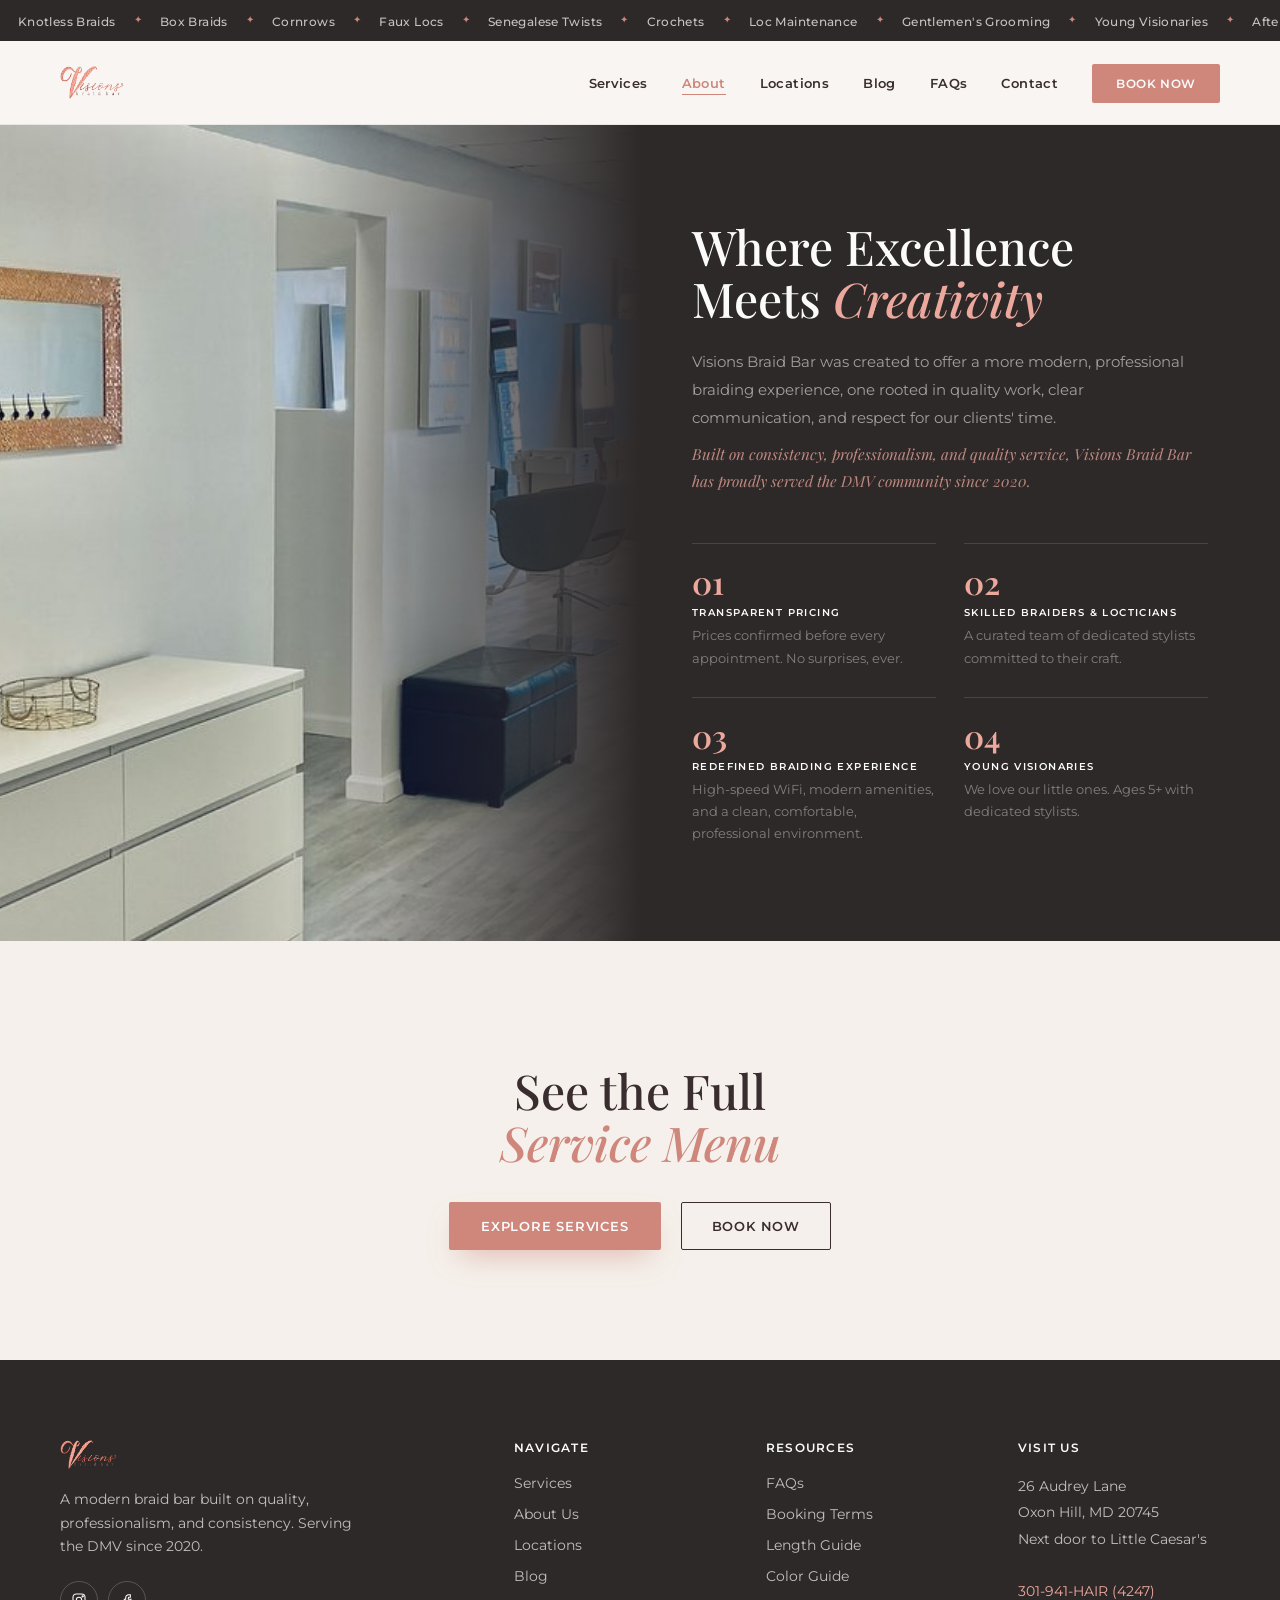
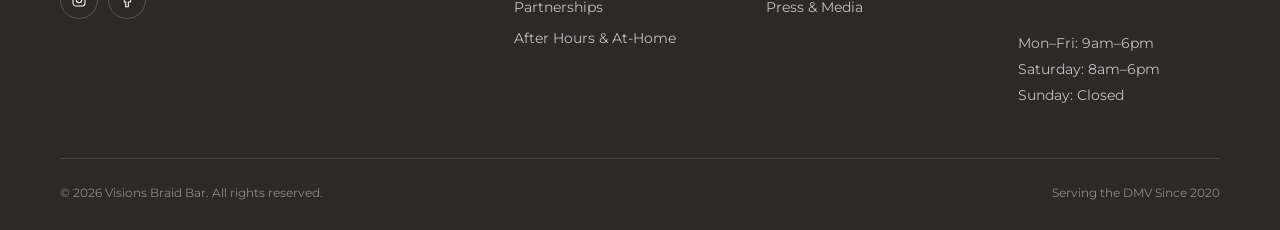
==== commit c0746def: "Replicate artifact design fidelity, add SEO metadata and real photography - Convert index.html to a " ====
--- a/about.html
+++ b/about.html
@@ -3,11 +3,60 @@
 <head>
 <meta charset="UTF-8">
 <meta name="viewport" content="width=device-width, initial-scale=1.0, viewport-fit=cover">
-<title>About — Visions Braid Bar</title>
+<title>About | Visions Braid Bar</title>
+<meta name="description" content="Meet the team behind Visions Braid Bar, a braid bar in Oxon Hill, MD built on quality, professionalism, and consistency since 2020.">
+<link rel="canonical" href="https://www.visionsbraidbar.com/about.html">
+<meta property="og:title" content="About | Visions Braid Bar">
+<meta property="og:description" content="Meet the team behind Visions Braid Bar, a braid bar in Oxon Hill, MD built on quality, professionalism, and consistency since 2020.">
+<meta property="og:url" content="https://www.visionsbraidbar.com/about.html">
+<meta property="og:type" content="website">
+<meta property="og:image" content="https://www.visionsbraidbar.com/logo.png">
+<meta name="twitter:card" content="summary">
 <link rel="preconnect" href="https://fonts.googleapis.com">
 <link rel="preconnect" href="https://fonts.gstatic.com" crossorigin>
 <link href="https://fonts.googleapis.com/css2?family=Playfair+Display:ital,wght@0,400;0,500;0,600;1,400;1,500&family=Montserrat:wght@400;500;600&display=swap" rel="stylesheet">
 <link rel="stylesheet" href="styles.css">
+<script type="application/ld+json">
+{
+  "@context": "https://schema.org",
+  "@type": "HairSalon",
+  "name": "Visions Braid Bar",
+  "url": "https://www.visionsbraidbar.com",
+  "telephone": "301-941-4247",
+  "image": "https://www.visionsbraidbar.com/logo.png",
+  "address": {
+    "@type": "PostalAddress",
+    "streetAddress": "26 Audrey Lane",
+    "addressLocality": "Oxon Hill",
+    "addressRegion": "MD",
+    "postalCode": "20745",
+    "addressCountry": "US"
+  },
+  "openingHoursSpecification": [
+    {
+      "@type": "OpeningHoursSpecification",
+      "dayOfWeek": ["Monday", "Tuesday", "Wednesday", "Thursday", "Friday"],
+      "opens": "09:00",
+      "closes": "18:00"
+    },
+    {
+      "@type": "OpeningHoursSpecification",
+      "dayOfWeek": "Saturday",
+      "opens": "08:00",
+      "closes": "18:00"
+    }
+  ],
+  "priceRange": "$$"
+}
+</script>
+<!-- Google Analytics GA4: replace G-XXXXXXXXXX with the real Measurement ID (GA4 → Admin → Data Streams) -->
+<script async src="https://www.googletagmanager.com/gtag/js?id=G-XXXXXXXXXX"></script>
+<script>
+  window.dataLayer = window.dataLayer || [];
+  function gtag(){dataLayer.push(arguments);}
+  gtag('js', new Date());
+  gtag('config', 'G-XXXXXXXXXX');
+</script>
 </head>
 <body>
 <div class="ticker" aria-label="Services offered">
@@ -35,16 +84,14 @@
   <a href="contact.html">Contact</a>
   <a href="https://phorest.com/book/salons/visionsbraidbar" class="m-book" target="_blank" rel="noopener">Book Now</a>
 </div>
-<section class="about" style="padding-top:70px">
+<section class="about">
   <div class="about-img reveal">
-    <div class="about-img-offset"></div>
-    <div class="about-img-block"><svg viewBox="0 0 400 500" preserveAspectRatio="xMidYMid slice" xmlns="http://www.w3.org/2000/svg"><defs></defs><g transform="rotate(-14 200 250)"><path d="M 0.0 208.3 Q 0.0 208.3 18.2 228.3 Q 36.4 248.3 54.5 225.9 Q 72.7 203.4 90.9 186.2 Q 109.1 169.0 127.3 193.5 Q 145.5 218.0 163.6 232.3 Q 181.8 246.5 200.0 220.2 Q 218.2 194.0 236.4 183.0 Q 254.5 171.9 272.7 199.5 Q 290.9 227.1 309.1 234.8 Q 327.3 242.4 345.5 213.9 Q 363.6 185.4 381.8 181.2 T 400.0 177.1" fill="none" stroke="#eda89d" stroke-width="15.0" stroke-linecap="round" opacity="0.50"/><path d="M 0.0 243.0 Q 0.0 243.0 18.2 214.6 Q 36.4 186.3 54.5 181.3 Q 72.7 176.4 90.9 205.4 Q 109.1 234.3 127.3 235.7 Q 145.5 237.1 163.6 208.0 Q 181.8 178.8 200.0 181.0 Q 218.2 183.2 236.4 212.0 Q 254.5 240.9 272.7 235.2 Q 290.9 229.5 309.1 201.3 Q 327.3 173.2 345.5 182.3 Q 363.6 191.5 381.8 218.5 T 400.0 245.6" fill="none" stroke="#eda89d" stroke-width="13.4" stroke-linecap="round" opacity="0.38"/><path d="M 0.0 173.7 Q 0.0 173.7 18.2 182.1 Q 36.4 190.5 54.5 217.8 Q 72.7 245.2 90.9 233.4 Q 109.1 221.7 127.3 195.8 Q 145.5 169.9 163.6 184.8 Q 181.8 199.7 200.0 223.8 Q 218.2 247.8 236.4 230.0 Q 254.5 212.1 272.7 190.2 Q 290.9 168.4 309.1 188.9 Q 327.3 209.4 345.5 228.8 Q 363.6 248.2 381.8 225.3 T 400.0 202.4" fill="none" stroke="#eda89d" stroke-width="11.8" stroke-linecap="round" opacity="0.26"/><path d="M 0.0 416.7 Q 0.0 416.7 18.2 436.6 Q 36.4 456.6 54.5 434.2 Q 72.7 411.8 90.9 394.6 Q 109.1 377.3 127.3 401.9 Q 145.5 426.4 163.6 440.6 Q 181.8 454.8 200.0 428.6 Q 218.2 402.3 236.4 391.3 Q 254.5 380.3 272.7 407.9 Q 290.9 435.5 309.1 443.1 Q 327.3 450.8 345.5 422.2 Q 363.6 393.7 381.8 389.5 T 400.0 385.4" fill="none" stroke="#eda89d" stroke-width="15.0" stroke-linecap="round" opacity="0.50"/><path d="M 0.0 451.3 Q 0.0 451.3 18.2 422.9 Q 36.4 394.6 54.5 389.7 Q 72.7 384.7 90.9 413.7 Q 109.1 442.7 127.3 444.0 Q 145.5 445.4 163.6 416.3 Q 181.8 387.2 200.0 389.3 Q 218.2 391.5 236.4 420.4 Q 254.5 449.2 272.7 443.5 Q 290.9 437.8 309.1 409.7 Q 327.3 381.5 345.5 390.6 Q 363.6 399.8 381.8 426.9 T 400.0 453.9" fill="none" stroke="#eda89d" stroke-width="13.4" stroke-linecap="round" opacity="0.38"/><path d="M 0.0 382.0 Q 0.0 382.0 18.2 390.4 Q 36.4 398.8 54.5 426.2 Q 72.7 453.5 90.9 441.7 Q 109.1 430.0 127.3 404.1 Q 145.5 378.2 163.6 393.1 Q 181.8 408.0 200.0 432.1 Q 218.2 456.2 236.4 438.3 Q 254.5 420.5 272.7 398.6 Q 290.9 376.7 309.1 397.2 Q 327.3 417.8 345.5 437.1 Q 363.6 456.5 381.8 433.6 T 400.0 410.7" fill="none" stroke="#eda89d" stroke-width="11.8" stroke-linecap="round" opacity="0.26"/></g><defs></defs><g transform="rotate(10 200 250)"><path d="M 0.0 125.0 Q 0.0 125.0 8.7 133.0 Q 17.4 141.0 26.1 133.2 Q 34.8 125.3 43.5 117.2 Q 52.2 109.0 60.9 116.7 Q 69.6 124.4 78.3 132.7 Q 87.0 141.0 95.7 133.5 Q 104.3 125.9 113.0 117.5 Q 121.7 109.0 130.4 116.4 Q 139.1 123.8 147.8 132.3 Q 156.5 140.9 165.2 133.7 Q 173.9 126.6 182.6 117.8 Q 191.3 109.1 200.0 116.1 Q 208.7 123.1 217.4 132.0 Q 226.1 140.9 234.8 134.0 Q 243.5 127.2 252.2 118.2 Q 260.9 109.2 269.6 115.8 Q 278.3 122.5 287.0 131.6 Q 295.7 140.8 304.3 134.3 Q 313.0 127.8 321.7 118.5 Q 330.4 109.3 339.1 115.6 Q 347.8 121.9 356.5 131.3 Q 365.2 140.7 373.9 134.5 Q 382.6 128.4 391.3 118.9 T 400.0 109.4" fill="none" stroke="#f6d1ca" stroke-width="5.0" stroke-linecap="round" opacity="0.30"/><path d="M 0.0 138.9 Q 0.0 138.9 8.7 128.0 Q 17.4 117.1 26.1 114.1 Q 34.8 111.0 43.5 121.8 Q 52.2 132.6 60.9 135.9 Q 69.6 139.2 78.3 128.4 Q 87.0 117.7 95.7 114.2 Q 104.3 110.7 113.0 121.4 Q 121.7 132.0 130.4 135.7 Q 139.1 139.4 147.8 128.8 Q 156.5 118.2 165.2 114.3 Q 173.9 110.4 182.6 120.9 Q 191.3 131.5 200.0 135.6 Q 208.7 139.7 217.4 129.3 Q 226.1 118.8 234.8 114.5 Q 243.5 110.2 252.2 120.5 Q 260.9 130.9 269.6 135.4 Q 278.3 139.9 287.0 129.7 Q 295.7 119.4 304.3 114.7 Q 313.0 110.0 321.7 120.1 Q 330.4 130.3 339.1 135.2 Q 347.8 140.1 356.5 130.1 Q 365.2 120.0 373.9 114.9 Q 382.6 109.8 391.3 119.7 T 400.0 129.7" fill="none" stroke="#f6d1ca" stroke-width="3.4" stroke-linecap="round" opacity="0.18"/><path d="M 0.0 111.1 Q 0.0 111.1 8.7 114.0 Q 17.4 116.9 26.1 127.8 Q 34.8 138.7 43.5 136.0 Q 52.2 133.4 60.9 122.4 Q 69.6 111.5 78.3 113.9 Q 87.0 116.3 95.7 127.3 Q 104.3 138.4 113.0 136.1 Q 121.7 133.9 130.4 122.9 Q 139.1 111.8 147.8 113.8 Q 156.5 115.8 165.2 126.9 Q 173.9 138.0 182.6 136.2 Q 191.3 134.4 200.0 123.3 Q 208.7 112.2 217.4 113.7 Q 226.1 115.3 234.8 126.5 Q 243.5 137.6 252.2 136.3 Q 260.9 134.9 269.6 123.7 Q 278.3 112.6 287.0 113.7 Q 295.7 114.8 304.3 126.0 Q 313.0 137.2 321.7 136.3 Q 330.4 135.4 339.1 124.2 Q 347.8 113.0 356.5 113.7 Q 365.2 114.3 373.9 125.6 Q 382.6 136.8 391.3 136.4 T 400.0 135.9" fill="none" stroke="#f6d1ca" stroke-width="1.8" stroke-linecap="round" opacity="0.06"/><path d="M 0.0 250.0 Q 0.0 250.0 8.7 258.0 Q 17.4 266.0 26.1 258.2 Q 34.8 250.3 43.5 242.2 Q 52.2 234.0 60.9 241.7 Q 69.6 249.4 78.3 257.7 Q 87.0 266.0 95.7 258.5 Q 104.3 250.9 113.0 242.5 Q 121.7 234.0 130.4 241.4 Q 139.1 248.8 147.8 257.3 Q 156.5 265.9 165.2 258.7 Q 173.9 251.6 182.6 242.8 Q 191.3 234.1 200.0 241.1 Q 208.7 248.1 217.4 257.0 Q 226.1 265.9 234.8 259.0 Q 243.5 252.2 252.2 243.2 Q 260.9 234.2 269.6 240.8 Q 278.3 247.5 287.0 256.6 Q 295.7 265.8 304.3 259.3 Q 313.0 252.8 321.7 243.5 Q 330.4 234.3 339.1 240.6 Q 347.8 246.9 356.5 256.3 Q 365.2 265.7 373.9 259.5 Q 382.6 253.4 391.3 243.9 T 400.0 234.4" fill="none" stroke="#f6d1ca" stroke-width="5.0" stroke-linecap="round" opacity="0.30"/><path d="M 0.0 263.9 Q 0.0 263.9 8.7 253.0 Q 17.4 242.1 26.1 239.1 Q 34.8 236.0 43.5 246.8 Q 52.2 257.6 60.9 260.9 Q 69.6 264.2 78.3 253.4 Q 87.0 242.7 95.7 239.2 Q 104.3 235.7 113.0 246.4 Q 121.7 257.0 130.4 260.7 Q 139.1 264.4 147.8 253.8 Q 156.5 243.2 165.2 239.3 Q 173.9 235.4 182.6 245.9 Q 191.3 256.5 200.0 260.6 Q 208.7 264.7 217.4 254.3 Q 226.1 243.8 234.8 239.5 Q 243.5 235.2 252.2 245.5 Q 260.9 255.9 269.6 260.4 Q 278.3 264.9 287.0 254.7 Q 295.7 244.4 304.3 239.7 Q 313.0 235.0 321.7 245.1 Q 330.4 255.3 339.1 260.2 Q 347.8 265.1 356.5 255.1 Q 365.2 245.0 373.9 239.9 Q 382.6 234.8 391.3 244.7 T 400.0 254.7" fill="none" stroke="#f6d1ca" stroke-width="3.4" stroke-linecap="round" opacity="0.18"/><path d="M 0.0 236.1 Q 0.0 236.1 8.7 239.0 Q 17.4 241.9 26.1 252.8 Q 34.8 263.7 43.5 261.0 Q 52.2 258.4 60.9 247.4 Q 69.6 236.5 78.3 238.9 Q 87.0 241.3 95.7 252.3 Q 104.3 263.4 113.0 261.1 Q 121.7 258.9 130.4 247.9 Q 139.1 236.8 147.8 238.8 Q 156.5 240.8 165.2 251.9 Q 173.9 263.0 182.6 261.2 Q 191.3 259.4 200.0 248.3 Q 208.7 237.2 217.4 238.7 Q 226.1 240.3 234.8 251.5 Q 243.5 262.6 252.2 261.3 Q 260.9 259.9 269.6 248.7 Q 278.3 237.6 287.0 238.7 Q 295.7 239.8 304.3 251.0 Q 313.0 262.2 321.7 261.3 Q 330.4 260.4 339.1 249.2 Q 347.8 238.0 356.5 238.7 Q 365.2 239.3 373.9 250.6 Q 382.6 261.8 391.3 261.4 T 400.0 260.9" fill="none" stroke="#f6d1ca" stroke-width="1.8" stroke-linecap="round" opacity="0.06"/><path d="M 0.0 375.0 Q 0.0 375.0 8.7 383.0 Q 17.4 391.0 26.1 383.2 Q 34.8 375.3 43.5 367.2 Q 52.2 359.0 60.9 366.7 Q 69.6 374.4 78.3 382.7 Q 87.0 391.0 95.7 383.5 Q 104.3 375.9 113.0 367.5 Q 121.7 359.0 130.4 366.4 Q 139.1 373.8 147.8 382.3 Q 156.5 390.9 165.2 383.7 Q 173.9 376.6 182.6 367.8 Q 191.3 359.1 200.0 366.1 Q 208.7 373.1 217.4 382.0 Q 226.1 390.9 234.8 384.0 Q 243.5 377.2 252.2 368.2 Q 260.9 359.2 269.6 365.8 Q 278.3 372.5 287.0 381.6 Q 295.7 390.8 304.3 384.3 Q 313.0 377.8 321.7 368.5 Q 330.4 359.3 339.1 365.6 Q 347.8 371.9 356.5 381.3 Q 365.2 390.7 373.9 384.5 Q 382.6 378.4 391.3 368.9 T 400.0 359.4" fill="none" stroke="#f6d1ca" stroke-width="5.0" stroke-linecap="round" opacity="0.30"/><path d="M 0.0 388.9 Q 0.0 388.9 8.7 378.0 Q 17.4 367.1 26.1 364.1 Q 34.8 361.0 43.5 371.8 Q 52.2 382.6 60.9 385.9 Q 69.6 389.2 78.3 378.4 Q 87.0 367.7 95.7 364.2 Q 104.3 360.7 113.0 371.4 Q 121.7 382.0 130.4 385.7 Q 139.1 389.4 147.8 378.8 Q 156.5 368.2 165.2 364.3 Q 173.9 360.4 182.6 370.9 Q 191.3 381.5 200.0 385.6 Q 208.7 389.7 217.4 379.3 Q 226.1 368.8 234.8 364.5 Q 243.5 360.2 252.2 370.5 Q 260.9 380.9 269.6 385.4 Q 278.3 389.9 287.0 379.7 Q 295.7 369.4 304.3 364.7 Q 313.0 360.0 321.7 370.1 Q 330.4 380.3 339.1 385.2 Q 347.8 390.1 356.5 380.1 Q 365.2 370.0 373.9 364.9 Q 382.6 359.8 391.3 369.7 T 400.0 379.7" fill="none" stroke="#f6d1ca" stroke-width="3.4" stroke-linecap="round" opacity="0.18"/><path d="M 0.0 361.1 Q 0.0 361.1 8.7 364.0 Q 17.4 366.9 26.1 377.8 Q 34.8 388.7 43.5 386.0 Q 52.2 383.4 60.9 372.4 Q 69.6 361.5 78.3 363.9 Q 87.0 366.3 95.7 377.3 Q 104.3 388.4 113.0 386.1 Q 121.7 383.9 130.4 372.9 Q 139.1 361.8 147.8 363.8 Q 156.5 365.8 165.2 376.9 Q 173.9 388.0 182.6 386.2 Q 191.3 384.4 200.0 373.3 Q 208.7 362.2 217.4 363.7 Q 226.1 365.3 234.8 376.5 Q 243.5 387.6 252.2 386.3 Q 260.9 384.9 269.6 373.7 Q 278.3 362.6 287.0 363.7 Q 295.7 364.8 304.3 376.0 Q 313.0 387.2 321.7 386.3 Q 330.4 385.4 339.1 374.2 Q 347.8 363.0 356.5 363.7 Q 365.2 364.3 373.9 375.6 Q 382.6 386.8 391.3 386.4 T 400.0 385.9" fill="none" stroke="#f6d1ca" stroke-width="1.8" stroke-linecap="round" opacity="0.06"/></g></svg></div>
-    <div class="about-badge"><div class="about-badge-n">2020</div><div class="about-badge-l">Est. in the DMV</div></div>
+    <img src="images/about-salon-interior.jpg" alt="Inside Visions Braid Bar, Oxon Hill, MD">
+    <div class="about-img-ov"></div>
   </div>
   <div class="about-content reveal">
-    <span class="eyebrow">Our Story</span>
     <h1 class="s-title">Where Excellence<br>Meets <em>Creativity</em></h1>
-    <p class="about-body">Visions Braid Bar was created to offer a more modern, professional braiding experience &mdash; one rooted in quality work, clear communication, and respect for our clients' time.</p>
+    <p class="about-body">Visions Braid Bar was created to offer a more modern, professional braiding experience, one rooted in quality work, clear communication, and respect for our clients' time.</p>
     <p class="about-credibility">Built on consistency, professionalism, and quality service, Visions Braid Bar has proudly served the DMV community since 2020.</p>
     <div class="pillars">
       <div class="pillar"><div class="pillar-n">01</div><div class="pillar-t">Transparent Pricing</div><div class="pillar-d">Prices confirmed before every appointment. No surprises, ever.</div></div>
@@ -55,11 +102,10 @@
   </div>
 </section>
 <section class="cta-band reveal">
-  <span class="eyebrow">Ready When You Are</span>
   <h2 class="s-title">See the Full<br><em>Service Menu</em></h2>
   <div class="cta-band-actions">
     <a href="services.html" class="btn btn-primary">Explore Services</a>
-    <a href="https://phorest.com/book/salons/visionsbraidbar" class="btn-outline-dark" target="_blank" rel="noopener" style="border-radius:999px;padding:15px 30px;">Book Now</a>
+    <a href="https://phorest.com/book/salons/visionsbraidbar" class="btn btn-outline-dark" target="_blank" rel="noopener">Book Now</a>
   </div>
 </section>
 <footer>
--- a/styles.css
+++ b/styles.css
@@ -1,6 +1,6 @@
 /*
   Layout concept: an editorial multi-page salon site built around the literal
-  craft of braiding — an interlocking three-strand plait rendered as inline SVG
+  craft of braiding: an interlocking three-strand plait rendered as inline SVG
   stands in for photography (dividers, card art, section marks) instead of
   stock photos or generic gradients, echoing the brand's own hand-drawn logo.
   Asymmetric bento grids and an oversized reversed wordmark give the page a
@@ -34,7 +34,20 @@
 section,footer{scroll-margin-top:84px;}
 
 .reveal-armed{opacity:0;transform:translateY(28px);}
-.reveal-armed.reveal-visible{opacity:1;transform:none;transition:opacity .7s cubic-bezier(.2,.7,.3,1),transform .7s cubic-bezier(.2,.7,.3,1);}
+.reveal-armed.reveal-visible{opacity:1;transform:none;transition:opacity .7s cubic-bezier(.2,.7,.3,1) var(--reveal-delay,0s),transform .7s cubic-bezier(.2,.7,.3,1) var(--reveal-delay,0s);}
+
+.sr-only{position:absolute;width:1px;height:1px;padding:0;margin:-1px;overflow:hidden;clip:rect(0,0,0,0);white-space:nowrap;border:0;}
+
+.stagger>*:nth-child(1){--reveal-delay:0s;}
+.stagger>*:nth-child(2){--reveal-delay:.08s;}
+.stagger>*:nth-child(3){--reveal-delay:.16s;}
+.stagger>*:nth-child(4){--reveal-delay:.24s;}
+.stagger>*:nth-child(5){--reveal-delay:.32s;}
+.stagger>*:nth-child(6){--reveal-delay:.4s;}
+.stagger>*:nth-child(7){--reveal-delay:.48s;}
+.stagger>*:nth-child(8){--reveal-delay:.56s;}
+.stagger>*:nth-child(9){--reveal-delay:.64s;}
+.stagger>*:nth-child(10){--reveal-delay:.72s;}
 
 .eyebrow{display:inline-flex;align-items:center;gap:10px;font-family:var(--font-body);font-size:.72rem;font-weight:600;letter-spacing:.22em;text-transform:uppercase;color:var(--terracotta);}
 .eyebrow::before{content:"";width:28px;height:1px;background:var(--terracotta);display:inline-block;}
@@ -48,18 +61,17 @@
 @media (max-width:860px){.page-header{padding:40px 24px 0;}}
 .page-header .s-title{margin-top:14px;}
 
-.btn{display:inline-flex;align-items:center;justify-content:center;gap:8px;padding:16px 32px;border-radius:999px;font-size:.82rem;font-weight:600;letter-spacing:.06em;text-transform:uppercase;white-space:nowrap;transition:transform .25s ease,box-shadow .25s ease,background .25s ease,color .25s ease;}
+.btn{display:inline-flex;align-items:center;justify-content:center;gap:8px;padding:16px 32px;border-radius:2px;font-size:.82rem;font-weight:600;letter-spacing:.06em;text-transform:uppercase;white-space:nowrap;transition:transform .25s ease,box-shadow .25s ease,background .25s ease,color .25s ease;}
 .btn:active{transform:scale(.97);}
-.btn-primary{background:linear-gradient(135deg,var(--terracotta),var(--peach));color:var(--snow);box-shadow:0 14px 30px -12px rgba(207,135,124,.65);}
-.btn-primary:hover{box-shadow:0 18px 36px -10px rgba(207,135,124,.8);transform:translateY(-2px);}
+.btn-primary{background:var(--terracotta);color:var(--snow);box-shadow:0 14px 30px -12px rgba(207,135,124,.65);}
+.btn-primary:hover{background:var(--peach);box-shadow:0 18px 36px -10px rgba(207,135,124,.8);transform:translateY(-2px);}
 .btn-dark{background:var(--charcoal);color:var(--snow);}
 .btn-dark:hover{background:var(--ink);transform:translateY(-2px);}
-.btn-ghost-dark{color:var(--ink);padding-inline:14px;position:relative;}
-.btn-ghost-dark::after{content:"";position:absolute;left:14px;right:14px;bottom:8px;height:1px;background:var(--ink);transform:scaleX(1);transform-origin:left;transition:transform .3s ease;}
-.btn-ghost-dark:hover::after{transform:scaleX(0);}
+.btn-ghost-dark{display:inline-block;color:rgba(255,255,255,.6);font-size:.68rem;letter-spacing:.16em;text-transform:uppercase;font-weight:500;border-bottom:1px solid rgba(255,255,255,.22);padding-bottom:2px;transition:color .2s ease,border-color .2s ease;}
+.btn-ghost-dark:hover{color:var(--snow);border-color:var(--snow);}
 .btn-outline-dark{border:1px solid var(--ink);color:var(--ink);padding:15px 30px;}
-.btn-outline-dark:hover{background:var(--ink);color:var(--snow);}
-.btn-outline-light{border:1px solid rgba(255,255,255,.55);color:var(--snow);padding:15px 30px;border-radius:999px;font-size:.82rem;font-weight:600;letter-spacing:.06em;text-transform:uppercase;transition:background .25s ease;}
+.btn-outline-dark:hover{background:var(--terracotta);color:var(--snow);border-color:var(--terracotta);}
+.btn-outline-light{border:1px solid rgba(255,255,255,.55);color:var(--snow);padding:15px 30px;border-radius:2px;font-size:.82rem;font-weight:600;letter-spacing:.06em;text-transform:uppercase;transition:background .25s ease;}
 .btn-outline-light:hover{background:rgba(255,255,255,.12);}
 .link-arrow{font-size:.82rem;font-weight:600;letter-spacing:.04em;color:var(--ink);display:inline-flex;align-items:center;gap:6px;}
 .link-arrow span{transition:transform .25s ease;}
@@ -76,14 +88,15 @@
 nav{position:sticky;top:0;z-index:300;display:flex;align-items:center;justify-content:space-between;height:84px;background:rgba(250,247,244,.8);backdrop-filter:blur(14px);-webkit-backdrop-filter:blur(14px);border-bottom:1px solid rgba(58,45,47,.08);padding-inline:60px;transition:box-shadow .3s ease;}
 nav.is-scrolled{box-shadow:0 8px 28px -20px rgba(46,41,41,.4);}
 @media (max-width:860px){nav{padding-inline:20px;height:72px;}}
-.nav-logo img{height:34px;width:auto;}
+.nav-logo img{height:34px;width:auto;transition:transform .35s cubic-bezier(.2,.8,.3,1);}
+.nav-logo a:hover img{transform:scale(1.06) rotate(-2deg);}
 .nav-links{list-style:none;display:flex;align-items:center;gap:34px;margin:0;padding:0;}
 .nav-links a:not(.nav-cta){font-size:.82rem;font-weight:600;letter-spacing:.03em;position:relative;padding:4px 0;}
 .nav-links a:not(.nav-cta)::after{content:"";position:absolute;left:0;right:0;bottom:0;height:1px;background:var(--terracotta);transform:scaleX(0);transform-origin:right;transition:transform .3s ease;}
 .nav-links a:not(.nav-cta):hover::after,.nav-links a.active::after{transform:scaleX(1);transform-origin:left;}
 .nav-links a.active{color:var(--terracotta);}
-.nav-cta{background:var(--charcoal);color:var(--snow);padding:12px 24px;border-radius:999px;font-size:.76rem;font-weight:600;letter-spacing:.05em;text-transform:uppercase;transition:background .25s ease,transform .25s ease;}
-.nav-cta:hover{background:var(--terracotta);transform:translateY(-1px);}
+.nav-cta{background:var(--terracotta);color:var(--snow);padding:12px 24px;border-radius:2px;font-size:.76rem;font-weight:600;letter-spacing:.05em;text-transform:uppercase;transition:background .25s ease,transform .25s ease;}
+.nav-cta:hover{background:var(--charcoal);transform:translateY(-1px);}
 @media (max-width:980px){.nav-links{display:none;}}
 .nav-hamburger{display:none;flex-direction:column;gap:5px;padding:8px;}
 .nav-hamburger span{width:22px;height:2px;background:var(--ink);display:block;transition:transform .3s ease,opacity .3s ease;}
@@ -95,33 +108,36 @@
 .mobile-menu{position:fixed;inset:84px 0 0 0;background:var(--warm-white);z-index:290;display:flex;flex-direction:column;padding:32px 24px;gap:4px;transform:translateY(-12px);opacity:0;pointer-events:none;transition:transform .3s ease,opacity .3s ease;overflow-y:auto;}
 .mobile-menu.is-open{transform:translateY(0);opacity:1;pointer-events:auto;}
 .mobile-menu a{font-family:var(--font-display);font-size:1.5rem;padding:14px 4px;border-bottom:1px solid rgba(58,45,47,.1);}
-.mobile-menu .m-book{margin-top:20px;background:var(--charcoal);color:var(--snow);text-align:center;border-radius:999px;padding:18px;font-family:var(--font-body);font-weight:600;letter-spacing:.05em;text-transform:uppercase;font-size:.85rem;border-bottom:none;}
-
-.hero{position:relative;padding:72px 60px 0;display:grid;grid-template-columns:1.05fr .95fr;gap:56px;align-items:center;overflow:hidden;}
-@media (max-width:980px){.hero{grid-template-columns:1fr;padding:48px 24px 0;gap:40px;}}
-.hero-bg-text{position:absolute;top:-0.12em;left:-0.03em;font-family:var(--font-display);font-style:italic;font-size:clamp(5rem,16vw,11rem);color:var(--blush);opacity:.55;z-index:0;user-select:none;line-height:1;}
-.hero-left{position:relative;z-index:1;}
+.mobile-menu .m-book{margin-top:20px;background:var(--terracotta);color:var(--snow);text-align:center;border-radius:2px;padding:18px;font-family:var(--font-body);font-weight:600;letter-spacing:.05em;text-transform:uppercase;font-size:.85rem;border-bottom:none;}
+
+.hero{position:relative;display:grid;grid-template-columns:1fr 1fr;min-height:90vh;overflow:hidden;}
+@media (max-width:980px){.hero{grid-template-columns:1fr;min-height:0;}}
+.hero-left{background:var(--charcoal);display:flex;flex-direction:column;justify-content:space-between;padding:72px 60px 64px 64px;position:relative;overflow:hidden;}
+@media (max-width:980px){.hero-left{padding:48px 24px 40px;}}
+.hero-bg-text{position:absolute;right:-20px;top:50%;transform:translateY(-50%) rotate(90deg);transform-origin:right center;font-family:var(--font-display);font-style:italic;font-size:9rem;color:rgba(255,255,255,.05);white-space:nowrap;user-select:none;line-height:1;}
+.hero-top{position:relative;z-index:2;}
 .hero-location{display:inline-block;font-size:.76rem;font-weight:600;letter-spacing:.14em;text-transform:uppercase;color:var(--mauve);margin-bottom:18px;}
-.hero-h1{font-size:clamp(2.6rem,5.6vw,4.4rem);line-height:1.04;color:var(--ink);}
-.hero-h1 em{color:var(--terracotta);font-style:italic;}
-.hero-desc{font-size:1.08rem;line-height:1.7;color:var(--ink-mid);max-width:42ch;margin:26px 0 34px;}
-.hero-actions{display:flex;align-items:center;gap:30px;flex-wrap:wrap;margin-bottom:52px;}
-.hero-bottom{display:flex;gap:40px;flex-wrap:wrap;position:relative;z-index:1;}
-.hero-stat-n{font-family:var(--font-display);font-size:1.7rem;color:var(--ink);}
-.hero-stat-l{font-size:.72rem;letter-spacing:.08em;text-transform:uppercase;color:var(--ink-mid);margin-top:4px;}
-
-.hero-right{position:relative;}
-.hero-art{position:relative;aspect-ratio:4/5;border-radius:28px;overflow:hidden;background:linear-gradient(155deg,var(--blush) 0%,var(--peach) 48%,var(--terracotta) 100%);box-shadow:0 40px 70px -30px rgba(58,45,47,.4);}
-.hero-art svg{position:absolute;inset:0;width:100%;height:100%;}
-.hero-label{position:absolute;left:-18px;bottom:28px;max-width:280px;background:var(--snow);padding:24px 26px;border-radius:16px;box-shadow:0 30px 50px -20px rgba(58,45,47,.3);}
-@media (max-width:520px){.hero-label{left:10px;right:10px;max-width:none;}}
-.hero-label-text{font-family:var(--font-display);font-style:italic;font-size:1.05rem;line-height:1.4;color:var(--ink);}
-.hero-label-sub{display:block;margin-top:10px;font-size:.72rem;color:var(--ink-mid);letter-spacing:.02em;}
-
-.review-strip{display:flex;justify-content:center;align-items:center;gap:22px;flex-wrap:wrap;padding:38px 24px 0;font-size:.82rem;color:var(--ink-mid);}
+.hero-h1{font-family:var(--font-display);font-size:clamp(2.8rem,4.6vw,5rem);font-weight:600;line-height:1.08;color:var(--snow);}
+.hero-h1 em{color:var(--peach);font-style:italic;font-weight:400;}
+.hero-mid{position:relative;z-index:2;border-top:1px solid rgba(255,255,255,.1);padding-top:32px;}
+.hero-desc{font-size:.95rem;line-height:1.85;color:rgba(255,255,255,.6);font-weight:400;max-width:400px;margin-bottom:36px;}
+.hero-actions{display:flex;align-items:center;gap:16px;flex-wrap:wrap;}
+.hero-bottom{display:flex;gap:0;position:relative;z-index:2;}
+.hero-stat{flex:1;border-top:1px solid rgba(255,255,255,.12);padding-top:20px;padding-right:20px;}
+.hero-stat-n{font-family:var(--font-display);font-size:2.4rem;font-weight:600;color:var(--snow);line-height:1;margin-bottom:5px;}
+.hero-stat-l{font-size:.58rem;letter-spacing:.16em;text-transform:uppercase;color:rgba(255,255,255,.35);font-weight:500;}
+
+.hero-right{position:relative;overflow:hidden;--reveal-delay:.15s;min-height:360px;}
+.hero-right img{position:absolute;inset:0;width:100%;height:100%;object-fit:cover;display:block;transition:transform 1.2s cubic-bezier(.2,.8,.3,1);}
+.hero-right:hover img{transform:scale(1.045);}
+.hero-label{position:absolute;bottom:0;left:0;right:0;background:linear-gradient(to top,rgba(46,41,41,.85) 0%,transparent 100%);padding:56px 44px 40px;}
+.hero-label-text{font-family:var(--font-display);font-style:italic;font-size:1.3rem;color:var(--snow);line-height:1.5;font-weight:400;}
+.hero-label-sub{display:block;margin-top:10px;font-size:.72rem;color:rgba(255,255,255,.6);letter-spacing:.02em;}
+
+.review-strip{display:flex;justify-content:center;align-items:center;gap:22px;flex-wrap:wrap;padding:38px 24px 0;font-size:.82rem;color:var(--ink-mid);--reveal-delay:.28s;}
 .rs-stars{color:var(--gold);letter-spacing:2px;margin-right:8px;}
 .rs-divider{width:4px;height:4px;border-radius:50%;background:var(--mauve);opacity:.5;}
-.strip{display:flex;justify-content:center;gap:0;flex-wrap:wrap;padding:26px 24px 60px;}
+.strip{display:flex;justify-content:center;gap:0;flex-wrap:wrap;padding:26px 24px 60px;--reveal-delay:.38s;}
 .strip-item{display:flex;align-items:center;gap:9px;font-size:.78rem;color:var(--ink-mid);padding:0 22px;border-right:1px solid rgba(58,45,47,.12);}
 .strip-item:last-child{border-right:none;}
 @media (max-width:700px){.strip-item{border-right:none;padding:4px 14px;}}
@@ -129,15 +145,15 @@
 
 .services{padding:20px 60px 100px;}
 @media (max-width:860px){.services{padding:20px 24px 70px;}}
-.svc-tabs{display:inline-flex;gap:6px;background:var(--warm-white);border:1px solid rgba(58,45,47,.1);border-radius:999px;padding:6px;margin-bottom:40px;}
-.svc-tab{padding:11px 22px;border-radius:999px;font-size:.78rem;font-weight:600;letter-spacing:.03em;color:var(--ink-mid);transition:background .25s ease,color .25s ease;}
+.svc-tabs{display:inline-flex;gap:6px;background:var(--warm-white);border:1px solid rgba(58,45,47,.1);border-radius:2px;padding:6px;margin-bottom:40px;}
+.svc-tab{padding:11px 22px;border-radius:2px;font-size:.78rem;font-weight:600;letter-spacing:.03em;color:var(--ink-mid);transition:background .25s ease,color .25s ease;}
 .svc-tab.active{background:var(--charcoal);color:var(--snow);}
 .svc-panel{display:none;}
 .svc-panel.active{display:grid;}
-.svc-grid{display:grid;grid-template-columns:repeat(4,1fr);gap:22px;}
+.svc-grid{display:grid;grid-template-columns:repeat(4,1fr);gap:4px;}
 @media (max-width:980px){.svc-grid{grid-template-columns:repeat(2,1fr);}}
 @media (max-width:560px){.svc-grid{grid-template-columns:1fr;}}
-.svc-card{position:relative;border-radius:20px;overflow:hidden;aspect-ratio:3/4;isolation:isolate;}
+.svc-card{position:relative;border-radius:0;overflow:hidden;aspect-ratio:3/4;isolation:isolate;}
 .svc-card.tall{grid-row:span 2;}
 .svc-card.wide{grid-column:span 2;aspect-ratio:auto;}
 @media (max-width:980px){.svc-card.tall{grid-row:span 1;aspect-ratio:3/4;}.svc-card.wide{grid-column:span 2;aspect-ratio:16/8;}}
@@ -151,46 +167,80 @@
 .svc-sub{font-size:.72rem;color:rgba(255,255,255,.78);margin-top:5px;letter-spacing:.01em;}
 .svc-hover{position:absolute;inset:0;z-index:2;display:flex;align-items:center;justify-content:center;opacity:0;transition:opacity .3s ease;background:rgba(46,41,41,.5);backdrop-filter:blur(2px);}
 .svc-card:hover .svc-hover{opacity:1;}
-.svc-btn{background:var(--snow);color:var(--ink);padding:13px 26px;border-radius:999px;font-size:.76rem;font-weight:600;letter-spacing:.05em;text-transform:uppercase;transform:translateY(8px);transition:transform .3s ease;}
+.svc-btn{background:var(--snow);color:var(--ink);padding:13px 26px;border-radius:2px;font-size:.76rem;font-weight:600;letter-spacing:.05em;text-transform:uppercase;transform:translateY(8px);transition:transform .3s ease;}
 .svc-card:hover .svc-btn{transform:translateY(0);}
 
-.after-hours-card{margin-top:30px;display:flex;align-items:center;justify-content:space-between;gap:30px;flex-wrap:wrap;background:var(--charcoal);color:var(--snow);border-radius:24px;padding:46px 50px;position:relative;overflow:hidden;}
+.shuffle-section{padding:100px 60px;background:var(--warm-white);text-align:center;overflow:hidden;}
+@media (max-width:860px){.shuffle-section{padding:70px 24px;}}
+.shuffle-deck{margin-top:52px;display:flex;flex-direction:column;align-items:center;gap:30px;}
+.shuffle-stack{position:relative;width:min(320px,78vw);aspect-ratio:3/4;}
+.shuffle-card{position:absolute;inset:0;border-radius:0;overflow:hidden;isolation:isolate;cursor:pointer;box-shadow:0 30px 54px -26px rgba(46,41,41,.4);transition:transform .6s cubic-bezier(.2,.8,.3,1),opacity .5s ease;transform-origin:50% 85%;}
+.shuffle-stack.no-anim .shuffle-card{transition:none;}
+.shuffle-card:focus-visible{outline:2px solid var(--terracotta);outline-offset:4px;}
+.shuffle-card img{position:absolute;inset:0;width:100%;height:100%;object-fit:cover;transition:transform .8s cubic-bezier(.2,.8,.3,1);}
+.shuffle-card[data-pos="front"]:hover img{transform:scale(1.06);}
+.shuffle-card::after{content:"";position:absolute;inset:0;background:linear-gradient(0deg,rgba(46,41,41,.85) 0%,rgba(46,41,41,.1) 55%,rgba(46,41,41,0) 75%);}
+.shuffle-mark{position:absolute;top:-.1em;left:-.04em;font-family:var(--font-display);font-style:italic;font-size:4.6rem;color:rgba(255,255,255,.14);line-height:1;user-select:none;}
+.shuffle-card-info{position:absolute;left:24px;right:24px;bottom:22px;z-index:2;text-align:left;}
+.shuffle-name{font-family:var(--font-display);font-size:1.3rem;color:var(--snow);}
+.shuffle-sub{font-size:.74rem;color:rgba(255,255,255,.78);margin-top:6px;letter-spacing:.01em;}
+.shuffle-card[data-pos="front"]{transform:translate(0,0) scale(1);z-index:30;opacity:1;}
+.shuffle-card[data-pos="right"]{transform:translate(34px,20px) scale(.92);z-index:20;opacity:.85;pointer-events:auto;}
+.shuffle-card[data-pos="left"]{transform:translate(-34px,30px) scale(.85);z-index:10;opacity:.6;pointer-events:auto;}
+.shuffle-card[data-pos="hidden"]{transform:translate(0,30px) scale(.78);z-index:0;opacity:0;pointer-events:none;}
+.shuffle-grad-g1{background:linear-gradient(155deg,var(--blush) 0%,var(--terracotta) 100%);}
+.shuffle-grad-g2{background:linear-gradient(155deg,var(--mauve) 0%,var(--charcoal-mid) 100%);}
+.shuffle-grad-g3{background:linear-gradient(155deg,var(--charcoal) 0%,var(--charcoal-mid) 100%);}
+.shuffle-grad-g4{background:linear-gradient(155deg,var(--peach) 0%,var(--terracotta) 100%);}
+.shuffle-grad-g5{background:linear-gradient(155deg,var(--charcoal-mid) 0%,var(--mauve) 100%);}
+.shuffle-grad-g6{background:linear-gradient(155deg,var(--ink) 0%,var(--charcoal) 100%);}
+.shuffle-controls{display:flex;align-items:center;gap:22px;}
+.shuffle-arrow{flex:none;width:44px;height:44px;border-radius:50%;border:1px solid rgba(58,45,47,.25);display:flex;align-items:center;justify-content:center;transition:transform .25s ease,background .25s ease,border-color .25s ease;}
+.shuffle-arrow svg{width:16px;height:16px;fill:none;stroke:var(--ink);stroke-width:1.8;stroke-linecap:round;stroke-linejoin:round;}
+.shuffle-arrow:hover{background:var(--charcoal);border-color:var(--charcoal);transform:translateY(-1px);}
+.shuffle-arrow:hover svg{stroke:var(--snow);}
+.shuffle-counter{font-family:var(--font-body);font-size:.76rem;letter-spacing:.14em;color:var(--ink-mid);min-width:64px;}
+
+.after-hours-card{margin-top:4px;display:flex;align-items:center;justify-content:space-between;gap:30px;flex-wrap:wrap;background:var(--cream);color:var(--ink);border:1px solid rgba(150,115,118,.16);border-radius:0;padding:46px 50px;position:relative;overflow:hidden;}
 .after-hours-card .braid-strand{position:absolute;right:-30px;top:50%;transform:translateY(-50%);height:160%;opacity:.14;}
-.ah-badge{display:inline-block;font-size:.68rem;letter-spacing:.14em;text-transform:uppercase;color:var(--peach);border:1px solid rgba(237,168,157,.4);padding:6px 14px;border-radius:999px;margin-bottom:16px;}
-.ah-title{font-size:1.7rem;max-width:30ch;}
-.ah-title em{color:var(--peach);font-style:italic;}
-.ah-desc{margin-top:14px;color:rgba(255,255,255,.72);max-width:46ch;line-height:1.7;font-size:.95rem;}
-.ah-note{margin-top:10px;font-size:.76rem;color:rgba(255,255,255,.45);max-width:46ch;}
+.ah-badge{display:inline-block;font-size:.68rem;letter-spacing:.14em;text-transform:uppercase;color:var(--terracotta);background:var(--blush);padding:6px 14px;border-radius:2px;margin-bottom:16px;}
+.ah-title{font-size:1.7rem;max-width:30ch;color:var(--ink);}
+.ah-title em{color:var(--terracotta);font-style:italic;}
+.ah-desc{margin-top:14px;color:var(--ink-mid);max-width:46ch;line-height:1.7;font-size:.95rem;}
+.ah-note{margin-top:10px;font-size:.76rem;color:var(--mauve);max-width:46ch;font-style:italic;}
 .ah-left{position:relative;z-index:1;}
 .after-hours-card>.btn-outline-light{position:relative;z-index:1;flex:none;}
 
 .svc-all{text-align:center;margin-top:40px;}
 
-.about{padding:40px 60px 110px;display:grid;grid-template-columns:.85fr 1.15fr;gap:72px;align-items:center;}
-@media (max-width:980px){.about{grid-template-columns:1fr;padding:30px 24px 70px;gap:40px;}}
-.about-img{position:relative;}
-.about-img-block{aspect-ratio:4/5;border-radius:22px;background:linear-gradient(160deg,var(--charcoal) 0%,var(--charcoal-mid) 100%);position:relative;overflow:hidden;box-shadow:0 36px 60px -28px rgba(46,41,41,.45);}
-.about-img-block svg{position:absolute;inset:0;width:100%;height:100%;opacity:.5;}
-.about-img-offset{position:absolute;inset:26px -26px -26px 26px;border-radius:22px;background:var(--blush);z-index:-1;}
-@media (max-width:980px){.about-img-offset{inset:18px -18px -18px 18px;}}
-.about-badge{position:absolute;left:-20px;bottom:30px;background:var(--snow);border-radius:16px;padding:18px 22px;box-shadow:0 24px 44px -20px rgba(46,41,41,.35);text-align:center;}
-.about-badge-n{font-family:var(--font-display);font-size:1.6rem;color:var(--terracotta);}
-.about-badge-l{font-size:.64rem;letter-spacing:.1em;text-transform:uppercase;color:var(--ink-mid);margin-top:2px;}
-.about-body{font-size:1.05rem;line-height:1.75;color:var(--ink);margin-top:22px;max-width:50ch;}
-.about-credibility{font-size:.95rem;line-height:1.75;color:var(--ink-mid);margin-top:16px;max-width:50ch;}
-.pillars{display:grid;grid-template-columns:1fr 1fr;gap:20px;margin-top:40px;}
+.about{display:grid;grid-template-columns:1fr 1fr;background:var(--charcoal);overflow:hidden;}
+@media (max-width:980px){.about{grid-template-columns:1fr;}}
+.about-img{position:relative;min-height:420px;}
+@media (min-width:981px){.about-img{min-height:580px;}}
+.about-img img{position:absolute;inset:0;width:100%;height:100%;object-fit:cover;display:block;transition:transform 1.2s cubic-bezier(.2,.8,.3,1);}
+.about-img:hover img{transform:scale(1.045);}
+.about-img-ov{position:absolute;inset:0;background:linear-gradient(to right,transparent 45%,var(--charcoal) 100%);}
+@media (max-width:980px){.about-img-ov{background:linear-gradient(to bottom,transparent 55%,var(--charcoal) 100%);}}
+.about-content{padding:96px 72px 96px 52px;display:flex;flex-direction:column;justify-content:center;}
+@media (max-width:980px){.about-content{padding:48px 24px;}}
+.about-content .s-title{color:var(--snow);margin-bottom:24px;}
+.about-content .s-title em{color:var(--peach);}
+.about-body{font-size:.92rem;line-height:1.9;color:rgba(255,255,255,.55);margin-bottom:8px;}
+.about-credibility{font-family:var(--font-display);font-style:italic;font-size:.95rem;line-height:1.8;color:rgba(237,168,157,.75);margin-bottom:48px;}
+.pillars{display:grid;grid-template-columns:1fr 1fr;gap:28px;}
 @media (max-width:620px){.pillars{grid-template-columns:1fr;}}
-.pillar{padding:22px 0 0;border-top:1px solid rgba(58,45,47,.14);transition:transform .25s ease;}
+.pillar{border-top:1px solid rgba(237,168,157,.18);padding-top:22px;transition:transform .25s ease;}
 .pillar:hover{transform:translateX(4px);}
-.pillar-n{font-family:var(--font-display);font-style:italic;font-size:1.3rem;color:var(--blush);-webkit-text-stroke:1px var(--terracotta);}
-.pillar-t{font-size:.95rem;font-weight:600;margin-top:6px;}
-.pillar-d{font-size:.84rem;color:var(--ink-mid);margin-top:6px;line-height:1.55;}
-
-.booking-info{background:var(--warm-white);padding:90px 60px;border-top:1px solid rgba(58,45,47,.08);border-bottom:1px solid rgba(58,45,47,.08);}
+.pillar-n{font-family:var(--font-display);font-size:2rem;font-weight:600;color:var(--peach);line-height:1;margin-bottom:8px;}
+.pillar-t{font-size:.62rem;letter-spacing:.14em;text-transform:uppercase;color:var(--snow);font-weight:600;margin-bottom:6px;}
+.pillar-d{font-size:.82rem;color:rgba(255,255,255,.4);line-height:1.7;}
+.about-content .link-arrow{color:var(--snow);}
+
+.booking-info{background:var(--blush);padding:90px 60px;}
 @media (max-width:860px){.booking-info{padding:60px 24px;}}
-.bi-grid{display:grid;grid-template-columns:repeat(3,1fr);gap:26px;margin-top:44px;}
+.bi-grid{display:grid;grid-template-columns:repeat(3,1fr);gap:3px;margin-top:44px;}
 @media (max-width:860px){.bi-grid{grid-template-columns:1fr;}}
-.bi-card{background:var(--snow);border-radius:20px;padding:34px 30px;transition:transform .3s ease,box-shadow .3s ease;}
+.bi-card{background:var(--snow);border-radius:0;padding:34px 30px;transition:transform .3s ease,box-shadow .3s ease;}
 .bi-card:hover{transform:translateY(-6px);box-shadow:0 24px 44px -24px rgba(46,41,41,.3);}
 .bi-icon{width:48px;height:48px;border-radius:50%;background:linear-gradient(135deg,var(--blush),var(--peach));display:flex;align-items:center;justify-content:center;margin-bottom:20px;}
 .bi-icon svg{width:22px;height:22px;stroke:var(--ink);fill:none;stroke-width:1.6;}
@@ -241,7 +291,7 @@
 
 .contact-quickinfo{max-width:1240px;margin:0 auto;padding:70px 60px 100px;display:grid;grid-template-columns:repeat(3,1fr);gap:26px;}
 @media (max-width:860px){.contact-quickinfo{padding:50px 24px 70px;grid-template-columns:1fr;}}
-.qi-card{background:var(--warm-white);border-radius:20px;padding:30px 28px;}
+.qi-card{background:var(--warm-white);border-radius:0;padding:30px 28px;}
 .qi-card h3{font-size:1.05rem;margin-bottom:10px;}
 .qi-card p,.qi-card address{font-style:normal;font-size:.9rem;line-height:1.75;color:var(--ink-mid);}
 .qi-card a{color:var(--terracotta);font-weight:600;}
@@ -251,27 +301,28 @@
 .ig-header{max-width:560px;margin:0 auto;}
 .ig-handle{display:block;margin-top:14px;font-size:.92rem;color:var(--ink-mid);}
 .ig-handle a{color:var(--terracotta);font-weight:600;}
-.ig-grid{display:grid;grid-template-columns:repeat(6,1fr);gap:14px;margin:44px 0 40px;}
+.ig-grid{display:grid;grid-template-columns:repeat(6,1fr);gap:4px;margin:44px 0 40px;}
 @media (max-width:860px){.ig-grid{grid-template-columns:repeat(3,1fr);}}
 @media (max-width:480px){.ig-grid{grid-template-columns:repeat(2,1fr);}}
-.ig-cell{position:relative;aspect-ratio:1;border-radius:16px;overflow:hidden;display:flex;align-items:center;justify-content:center;color:var(--snow);}
+.ig-cell{position:relative;aspect-ratio:1;border-radius:0;overflow:hidden;display:flex;align-items:center;justify-content:center;color:var(--snow);}
 .ig-cell svg{position:absolute;inset:0;width:100%;height:100%;}
 .ig-cell-label{position:relative;z-index:1;font-size:.7rem;letter-spacing:.08em;text-transform:uppercase;opacity:.85;}
 .ig-cell-icon{position:relative;z-index:1;opacity:0;transition:opacity .25s ease;position:absolute;inset:0;display:flex;align-items:center;justify-content:center;background:rgba(46,41,41,.35);}
 .ig-cell:hover .ig-cell-icon{opacity:1;}
 .ig-cell-icon svg{position:static;width:26px;height:26px;stroke:var(--snow);fill:none;stroke-width:1.5;}
 
-.testimonials{padding:100px 60px;background:var(--warm-white);}
+.testimonials{padding:100px 60px;background:var(--charcoal);}
 @media (max-width:860px){.testimonials{padding:70px 24px;}}
 .testi-header{text-align:center;max-width:560px;margin:0 auto;}
-.testi-grid{display:grid;grid-template-columns:repeat(3,1fr);gap:26px;margin-top:48px;}
+.testi-header .s-title{color:var(--snow);}
+.testi-grid{display:grid;grid-template-columns:repeat(3,1fr);gap:3px;margin-top:48px;}
 @media (max-width:900px){.testi-grid{grid-template-columns:1fr;}}
-.testi-card{background:var(--snow);border-radius:20px;padding:38px 34px;transition:transform .3s ease,box-shadow .3s ease;}
-.testi-card:hover{transform:translateY(-6px);box-shadow:0 26px 46px -26px rgba(46,41,41,.28);}
-.testi-q{font-family:var(--font-display);font-size:3rem;color:var(--blush);line-height:1;}
+.testi-card{background:var(--charcoal-mid);border-top:2px solid var(--terracotta);border-radius:0;padding:38px 34px;transition:transform .3s ease,box-shadow .3s ease;}
+.testi-card:hover{transform:translateY(-6px);box-shadow:0 26px 46px -26px rgba(0,0,0,.4);}
+.testi-q{font-family:var(--font-display);font-size:3rem;color:var(--terracotta);opacity:.45;line-height:1;}
 .testi-stars{color:var(--gold);letter-spacing:2px;display:block;margin-top:4px;}
-.testi-text{font-size:.96rem;line-height:1.75;color:var(--ink);margin-top:18px;}
-.testi-author{margin-top:20px;font-size:.78rem;letter-spacing:.04em;text-transform:uppercase;color:var(--ink-mid);}
+.testi-text{font-size:.96rem;line-height:1.75;color:rgba(255,255,255,.75);margin-top:18px;}
+.testi-author{margin-top:20px;font-size:.78rem;letter-spacing:.04em;text-transform:uppercase;color:rgba(255,255,255,.45);}
 
 .faqs{padding:100px 60px 110px;max-width:900px;margin:0 auto;}
 @media (max-width:860px){.faqs{padding:70px 24px 80px;}}
@@ -305,7 +356,7 @@
 
 footer{background:var(--charcoal);color:rgba(255,255,255,.7);padding:80px 60px 30px;}
 @media (max-width:860px){footer{padding:60px 24px 26px;}}
-.footer-grid{display:grid;grid-template-columns:1.4fr 1fr 1fr 1.2fr;gap:50px;max-width:1240px;margin:0 auto;}
+.footer-grid{display:grid;grid-template-columns:2fr 1fr 1fr 1fr;gap:50px;max-width:1240px;margin:0 auto;}
 @media (max-width:860px){.footer-grid{grid-template-columns:1fr 1fr;}}
 @media (max-width:560px){.footer-grid{grid-template-columns:1fr;}}
 .f-logo img{height:30px;width:auto;margin-bottom:18px;}
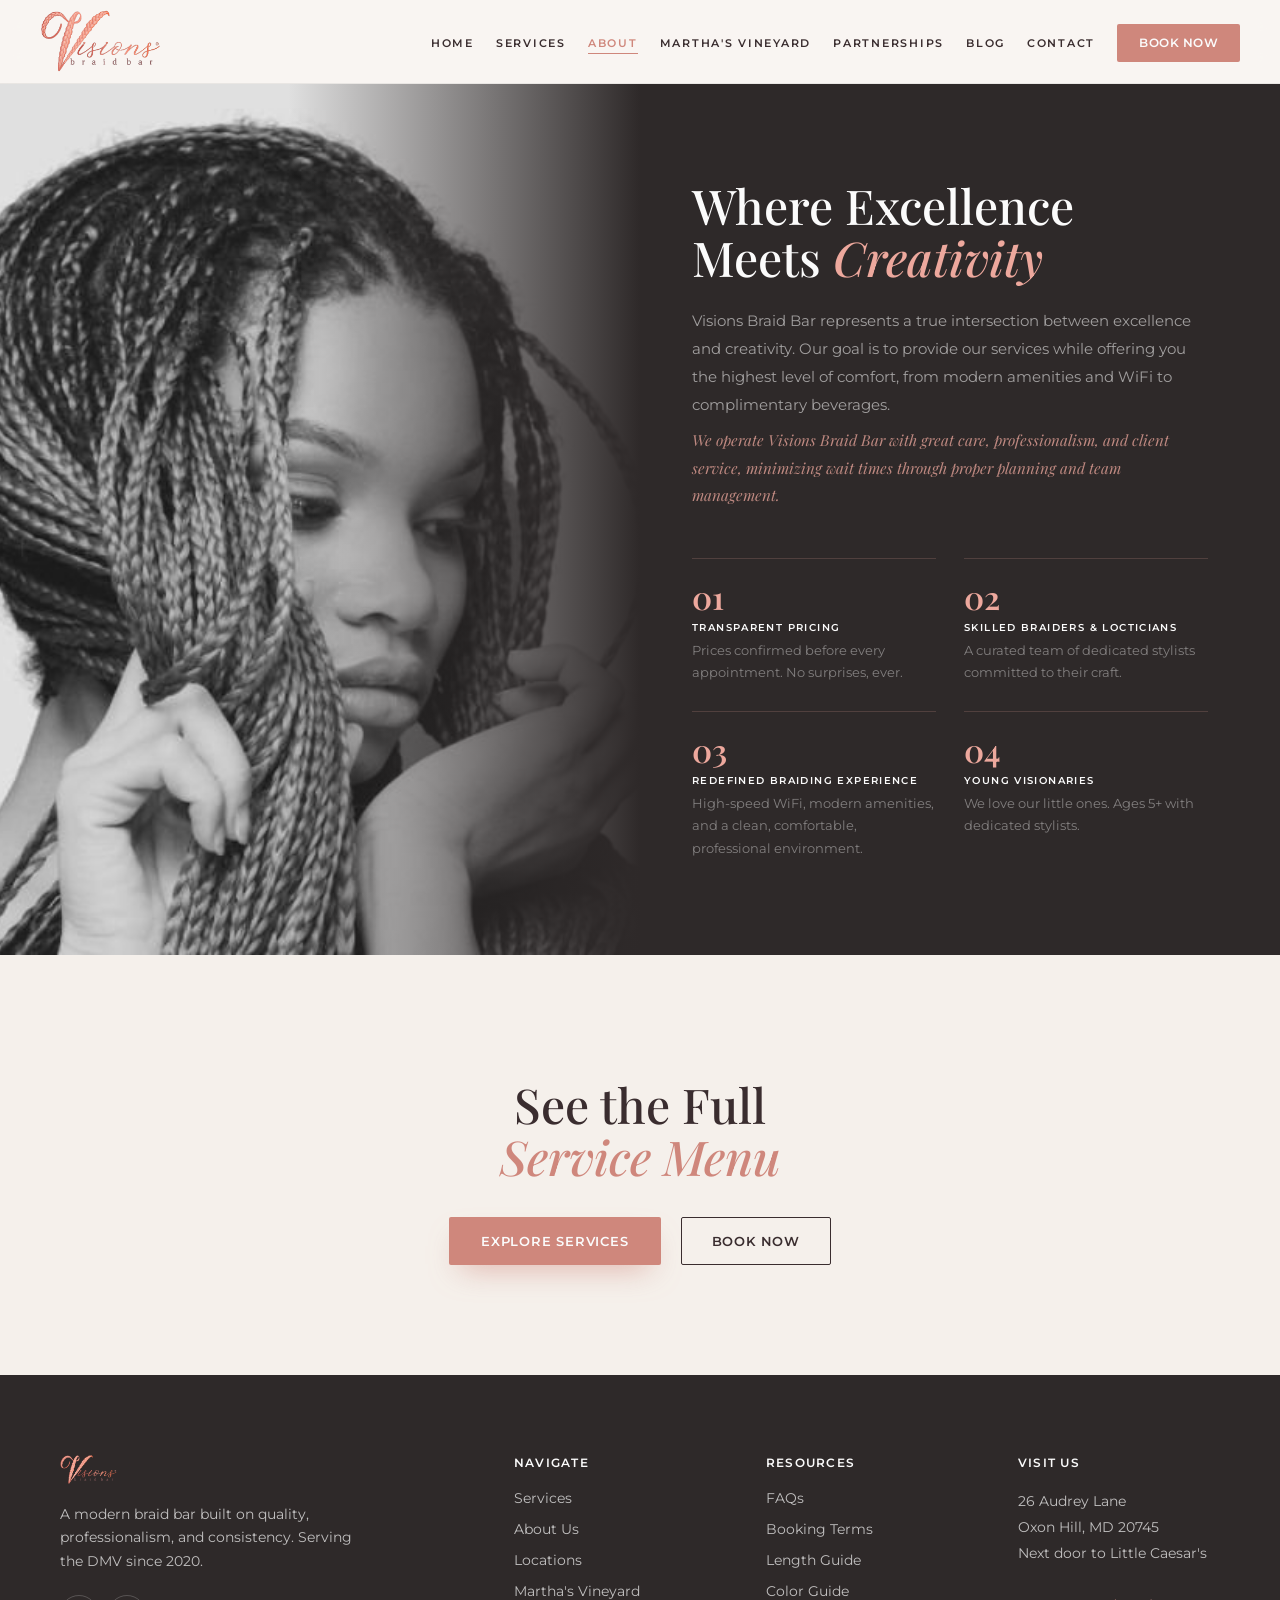
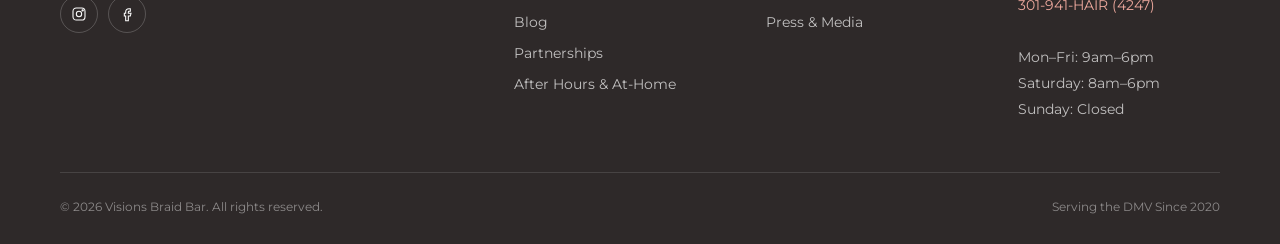
==== commit 749b37f5: "Add Martha's Vineyard, Partnerships, and real blog/about content; redesign homepage service cards - " ====
--- a/about.html
+++ b/about.html
@@ -15,7 +15,7 @@
 <link rel="preconnect" href="https://fonts.googleapis.com">
 <link rel="preconnect" href="https://fonts.gstatic.com" crossorigin>
 <link href="https://fonts.googleapis.com/css2?family=Playfair+Display:ital,wght@0,400;0,500;0,600;1,400;1,500&family=Montserrat:wght@400;500;600&display=swap" rel="stylesheet">
-<link rel="stylesheet" href="styles.css">
+<link rel="stylesheet" href="styles.css?v=2">
 <script type="application/ld+json">
 {
   "@context": "https://schema.org",
@@ -59,40 +59,39 @@
 </script>
 </head>
 <body>
-<div class="ticker" aria-label="Services offered">
-  <div class="ticker-track" id="ticker-track"></div>
-</div>
 <nav id="site-nav">
   <div class="nav-logo"><a href="index.html"><img src="logo.png" alt="Visions Braid Bar"></a></div>
   <ul class="nav-links">
+    <li><a href="index.html">Home</a></li>
     <li><a href="services.html">Services</a></li>
     <li><a href="about.html" class="active" aria-current="page">About</a></li>
-    <li><a href="locations.html">Locations</a></li>
+    <li><a href="marthas-vineyard.html">Martha's Vineyard</a></li>
+    <li><a href="partnerships.html">Partnerships</a></li>
     <li><a href="blog.html">Blog</a></li>
-    <li><a href="faqs.html">FAQs</a></li>
     <li><a href="contact.html">Contact</a></li>
     <li><a href="https://phorest.com/book/salons/visionsbraidbar" class="nav-cta" target="_blank" rel="noopener">Book Now</a></li>
   </ul>
   <button class="nav-hamburger" id="hamburger" aria-label="Open menu" aria-expanded="false"><span></span><span></span><span></span></button>
 </nav>
 <div class="mobile-menu" id="mobile-menu">
+  <a href="index.html">Home</a>
   <a href="services.html">Services</a>
   <a href="about.html">About</a>
-  <a href="locations.html">Locations</a>
+  <a href="marthas-vineyard.html">Martha's Vineyard</a>
+  <a href="partnerships.html">Partnerships</a>
   <a href="blog.html">Blog</a>
-  <a href="faqs.html">FAQs</a>
   <a href="contact.html">Contact</a>
   <a href="https://phorest.com/book/salons/visionsbraidbar" class="m-book" target="_blank" rel="noopener">Book Now</a>
 </div>
 <section class="about">
   <div class="about-img reveal">
-    <img src="images/about-salon-interior.jpg" alt="Inside Visions Braid Bar, Oxon Hill, MD">
+    <img src="images/about-portrait.jpg" alt="Visions Braid Bar client with box braids">
     <div class="about-img-ov"></div>
   </div>
   <div class="about-content reveal">
     <h1 class="s-title">Where Excellence<br>Meets <em>Creativity</em></h1>
-    <p class="about-body">Visions Braid Bar was created to offer a more modern, professional braiding experience, one rooted in quality work, clear communication, and respect for our clients' time.</p>
-    <p class="about-credibility">Built on consistency, professionalism, and quality service, Visions Braid Bar has proudly served the DMV community since 2020.</p>
+    <p class="about-body">Visions Braid Bar represents a true intersection between excellence and creativity. Our goal is to provide our services while offering you the highest level of comfort, from modern amenities and WiFi to complimentary beverages.</p>
+    <p class="about-credibility">We operate Visions Braid Bar with great care, professionalism, and client service, minimizing wait times through proper planning and team management.</p>
     <div class="pillars">
       <div class="pillar"><div class="pillar-n">01</div><div class="pillar-t">Transparent Pricing</div><div class="pillar-d">Prices confirmed before every appointment. No surprises, ever.</div></div>
       <div class="pillar"><div class="pillar-n">02</div><div class="pillar-t">Skilled Braiders &amp; Locticians</div><div class="pillar-d">A curated team of dedicated stylists committed to their craft.</div></div>
@@ -124,8 +123,9 @@
         <li><a href="services.html">Services</a></li>
         <li><a href="about.html">About Us</a></li>
         <li><a href="locations.html">Locations</a></li>
+        <li><a href="marthas-vineyard.html">Martha's Vineyard</a></li>
         <li><a href="blog.html">Blog</a></li>
-        <li><a href="#">Partnerships</a></li>
+        <li><a href="partnerships.html">Partnerships</a></li>
         <li><a href="contact.html">After Hours &amp; At-Home</a></li>
       </ul>
     </div>
--- a/styles.css
+++ b/styles.css
@@ -85,17 +85,18 @@
 .ticker-track .gem{color:var(--terracotta);padding:0;font-size:.6rem;}
 @keyframes ticker{from{transform:translateX(0);}to{transform:translateX(-50%);}}
 
-nav{position:sticky;top:0;z-index:300;display:flex;align-items:center;justify-content:space-between;height:84px;background:rgba(250,247,244,.8);backdrop-filter:blur(14px);-webkit-backdrop-filter:blur(14px);border-bottom:1px solid rgba(58,45,47,.08);padding-inline:60px;transition:box-shadow .3s ease;}
+nav{position:sticky;top:0;z-index:300;display:flex;align-items:center;justify-content:space-between;height:84px;background:rgba(250,247,244,.8);backdrop-filter:blur(14px);-webkit-backdrop-filter:blur(14px);border-bottom:1px solid rgba(58,45,47,.08);padding-inline:40px;transition:box-shadow .3s ease;}
 nav.is-scrolled{box-shadow:0 8px 28px -20px rgba(46,41,41,.4);}
 @media (max-width:860px){nav{padding-inline:20px;height:72px;}}
-.nav-logo img{height:34px;width:auto;transition:transform .35s cubic-bezier(.2,.8,.3,1);}
+.nav-logo img{height:64px;width:auto;transition:transform .35s cubic-bezier(.2,.8,.3,1);}
+@media (max-width:860px){.nav-logo img{height:52px;}}
 .nav-logo a:hover img{transform:scale(1.06) rotate(-2deg);}
-.nav-links{list-style:none;display:flex;align-items:center;gap:34px;margin:0;padding:0;}
-.nav-links a:not(.nav-cta){font-size:.82rem;font-weight:600;letter-spacing:.03em;position:relative;padding:4px 0;}
+.nav-links{list-style:none;display:flex;align-items:center;gap:22px;margin:0;padding:0;}
+.nav-links a:not(.nav-cta){font-size:.68rem;font-weight:600;letter-spacing:.16em;text-transform:uppercase;position:relative;padding:4px 0;white-space:nowrap;}
 .nav-links a:not(.nav-cta)::after{content:"";position:absolute;left:0;right:0;bottom:0;height:1px;background:var(--terracotta);transform:scaleX(0);transform-origin:right;transition:transform .3s ease;}
 .nav-links a:not(.nav-cta):hover::after,.nav-links a.active::after{transform:scaleX(1);transform-origin:left;}
 .nav-links a.active{color:var(--terracotta);}
-.nav-cta{background:var(--terracotta);color:var(--snow);padding:12px 24px;border-radius:2px;font-size:.76rem;font-weight:600;letter-spacing:.05em;text-transform:uppercase;transition:background .25s ease,transform .25s ease;}
+.nav-cta{background:var(--terracotta);color:var(--snow);padding:12px 22px;border-radius:2px;font-size:.74rem;font-weight:600;letter-spacing:.04em;text-transform:uppercase;white-space:nowrap;transition:background .25s ease,transform .25s ease;}
 .nav-cta:hover{background:var(--charcoal);transform:translateY(-1px);}
 @media (max-width:980px){.nav-links{display:none;}}
 .nav-hamburger{display:none;flex-direction:column;gap:5px;padding:8px;}
@@ -143,31 +144,34 @@
 @media (max-width:700px){.strip-item{border-right:none;padding:4px 14px;}}
 .strip-dot{width:6px;height:6px;border-radius:50%;background:var(--terracotta);flex:none;}
 
-.services{padding:20px 60px 100px;}
-@media (max-width:860px){.services{padding:20px 24px 70px;}}
+.services{padding:70px 60px 100px;}
+@media (max-width:860px){.services{padding:48px 24px 70px;}}
 .svc-tabs{display:inline-flex;gap:6px;background:var(--warm-white);border:1px solid rgba(58,45,47,.1);border-radius:2px;padding:6px;margin-bottom:40px;}
 .svc-tab{padding:11px 22px;border-radius:2px;font-size:.78rem;font-weight:600;letter-spacing:.03em;color:var(--ink-mid);transition:background .25s ease,color .25s ease;}
 .svc-tab.active{background:var(--charcoal);color:var(--snow);}
 .svc-panel{display:none;}
 .svc-panel.active{display:grid;}
-.svc-grid{display:grid;grid-template-columns:repeat(4,1fr);gap:4px;}
+.svc-grid{display:grid;grid-template-columns:repeat(4,1fr);gap:14px;max-width:1400px;margin:0 auto;perspective:1600px;}
 @media (max-width:980px){.svc-grid{grid-template-columns:repeat(2,1fr);}}
 @media (max-width:560px){.svc-grid{grid-template-columns:1fr;}}
-.svc-card{position:relative;border-radius:0;overflow:hidden;aspect-ratio:3/4;isolation:isolate;}
-.svc-card.tall{grid-row:span 2;}
-.svc-card.wide{grid-column:span 2;aspect-ratio:auto;}
-@media (max-width:980px){.svc-card.tall{grid-row:span 1;aspect-ratio:3/4;}.svc-card.wide{grid-column:span 2;aspect-ratio:16/8;}}
-@media (max-width:560px){.svc-card.wide{grid-column:span 1;aspect-ratio:3/4;}}
-.svc-card-art{position:absolute;inset:0;z-index:-1;transition:transform .6s cubic-bezier(.2,.8,.3,1);}
-.svc-card:hover .svc-card-art{transform:scale(1.08) rotate(1deg);}
+.svc-card{position:relative;border-radius:2px;overflow:hidden;isolation:isolate;aspect-ratio:3/4.3;cursor:pointer;transform-style:preserve-3d;transition:transform .5s cubic-bezier(.2,.8,.3,1),box-shadow .5s ease;box-shadow:0 20px 40px -26px rgba(46,41,41,.3);}
+@media (max-width:560px){.svc-card{aspect-ratio:3/3.6;}}
+.svc-card:hover{box-shadow:0 44px 70px -26px rgba(46,41,41,.5);}
+.svc-card-art{position:absolute;inset:0;z-index:-1;transition:transform .8s cubic-bezier(.2,.8,.3,1);}
+.svc-card:hover .svc-card-art{transform:scale(1.12);}
 .svc-card-art svg{position:absolute;inset:0;width:100%;height:100%;opacity:.9;}
 .svc-card::after{content:"";position:absolute;inset:0;background:linear-gradient(0deg,rgba(46,41,41,.82) 0%,rgba(46,41,41,.08) 55%,rgba(46,41,41,0) 72%);}
-.svc-info{position:absolute;left:20px;right:20px;bottom:18px;z-index:2;}
-.svc-name{font-family:var(--font-display);font-size:1.18rem;color:var(--snow);}
-.svc-sub{font-size:.72rem;color:rgba(255,255,255,.78);margin-top:5px;letter-spacing:.01em;}
+.svc-card::before{content:"";position:absolute;inset:0;z-index:1;background:linear-gradient(115deg,transparent 42%,rgba(255,255,255,.35) 50%,transparent 58%);transform:translateX(-130%);transition:transform .9s ease;pointer-events:none;}
+.svc-card:hover::before{transform:translateX(130%);}
+.svc-num{position:absolute;top:20px;left:22px;z-index:2;width:36px;height:36px;border-radius:50%;background:rgba(255,255,255,.12);backdrop-filter:blur(6px);display:flex;align-items:center;justify-content:center;font-family:var(--font-display);font-size:.84rem;color:var(--snow);border:1px solid rgba(255,255,255,.3);opacity:0;transform:translateY(-10px);transition:opacity .35s ease,transform .35s ease;}
+.svc-card:hover .svc-num{opacity:1;transform:translateY(0);}
+.svc-info{position:absolute;left:26px;right:26px;bottom:24px;z-index:2;}
+.svc-name{font-family:var(--font-display);font-size:1.55rem;color:var(--snow);transition:transform .4s cubic-bezier(.2,.8,.3,1);}
+.svc-card:hover .svc-name{transform:translateY(-6px);}
+.svc-sub{font-size:.76rem;color:rgba(255,255,255,.78);margin-top:7px;letter-spacing:.02em;}
 .svc-hover{position:absolute;inset:0;z-index:2;display:flex;align-items:center;justify-content:center;opacity:0;transition:opacity .3s ease;background:rgba(46,41,41,.5);backdrop-filter:blur(2px);}
 .svc-card:hover .svc-hover{opacity:1;}
-.svc-btn{background:var(--snow);color:var(--ink);padding:13px 26px;border-radius:2px;font-size:.76rem;font-weight:600;letter-spacing:.05em;text-transform:uppercase;transform:translateY(8px);transition:transform .3s ease;}
+.svc-btn{background:var(--snow);color:var(--ink);padding:14px 30px;border-radius:2px;font-size:.78rem;font-weight:600;letter-spacing:.05em;text-transform:uppercase;transform:translateY(8px);transition:transform .3s ease;}
 .svc-card:hover .svc-btn{transform:translateY(0);}
 
 .shuffle-section{padding:100px 60px;background:var(--warm-white);text-align:center;overflow:hidden;}
@@ -235,11 +239,24 @@
 .pillar-t{font-size:.62rem;letter-spacing:.14em;text-transform:uppercase;color:var(--snow);font-weight:600;margin-bottom:6px;}
 .pillar-d{font-size:.82rem;color:rgba(255,255,255,.4);line-height:1.7;}
 .about-content .link-arrow{color:var(--snow);}
+.about.about-light{background:var(--cream);}
+.about.about-light .about-img-ov{background:linear-gradient(to right,transparent 45%,var(--cream) 100%);}
+@media (max-width:980px){.about.about-light .about-img-ov{background:linear-gradient(to bottom,transparent 55%,var(--cream) 100%);}}
+.about.about-light .about-content .s-title{color:var(--ink);}
+.about.about-light .about-content .s-title em{color:var(--terracotta);}
+.about.about-light .about-body{color:var(--ink-mid);}
+.about.about-light .about-credibility{color:var(--mauve);}
+.about.about-light .about-content .link-arrow{color:var(--ink);}
+.about.about-light .pillar{border-top-color:rgba(58,45,47,.14);}
+.about.about-light .pillar-n{color:var(--terracotta);}
+.about.about-light .pillar-t{color:var(--ink);}
+.about.about-light .pillar-d{color:var(--ink-mid);}
 
 .booking-info{background:var(--blush);padding:90px 60px;}
 @media (max-width:860px){.booking-info{padding:60px 24px;}}
 .bi-grid{display:grid;grid-template-columns:repeat(3,1fr);gap:3px;margin-top:44px;}
-@media (max-width:860px){.bi-grid{grid-template-columns:1fr;}}
+.bi-grid.bi-grid-2{grid-template-columns:1fr 1fr;max-width:940px;margin-left:auto;margin-right:auto;}
+@media (max-width:860px){.bi-grid,.bi-grid.bi-grid-2{grid-template-columns:1fr;}}
 .bi-card{background:var(--snow);border-radius:0;padding:34px 30px;transition:transform .3s ease,box-shadow .3s ease;}
 .bi-card:hover{transform:translateY(-6px);box-shadow:0 24px 44px -24px rgba(46,41,41,.3);}
 .bi-icon{width:48px;height:48px;border-radius:50%;background:linear-gradient(135deg,var(--blush),var(--peach));display:flex;align-items:center;justify-content:center;margin-bottom:20px;}
@@ -349,10 +366,18 @@
 .cta-band .s-desc{margin:18px auto 0;}
 .cta-band-actions{display:flex;align-items:center;justify-content:center;gap:20px;flex-wrap:wrap;margin-top:34px;}
 
-.blog-soon{max-width:560px;margin:0 auto;padding:140px 60px 160px;text-align:center;}
-@media (max-width:860px){.blog-soon{padding:90px 24px 100px;}}
-.blog-soon .s-title{margin-top:14px;}
-.blog-soon .s-desc{margin:18px auto 30px;}
+.blog-grid{display:grid;grid-template-columns:1fr 1fr;gap:3px;max-width:1100px;margin:0 auto;}
+@media (max-width:760px){.blog-grid{grid-template-columns:1fr;}}
+.blog-card{background:var(--snow);transition:transform .3s ease,box-shadow .3s ease;overflow:hidden;}
+.blog-card:hover{transform:translateY(-6px);box-shadow:0 24px 44px -24px rgba(46,41,41,.3);}
+.blog-card-img{aspect-ratio:3/2;overflow:hidden;}
+.blog-card-img img{width:100%;height:100%;object-fit:cover;display:block;transition:transform .7s cubic-bezier(.2,.8,.3,1);}
+.blog-card:hover .blog-card-img img{transform:scale(1.05);}
+.blog-card-body{padding:32px 36px 40px;}
+.blog-meta{display:block;font-size:.68rem;letter-spacing:.12em;text-transform:uppercase;color:var(--terracotta);font-weight:600;margin-bottom:14px;}
+.blog-title{font-family:var(--font-display);font-weight:500;font-size:1.35rem;line-height:1.3;color:var(--ink);margin-bottom:14px;}
+.blog-excerpt{font-size:.9rem;line-height:1.75;color:var(--ink-mid);}
+.blog-stats{display:flex;gap:16px;margin-top:22px;padding-top:18px;border-top:1px solid rgba(58,45,47,.1);font-size:.72rem;color:var(--ink-mid);letter-spacing:.02em;}
 
 footer{background:var(--charcoal);color:rgba(255,255,255,.7);padding:80px 60px 30px;}
 @media (max-width:860px){footer{padding:60px 24px 26px;}}
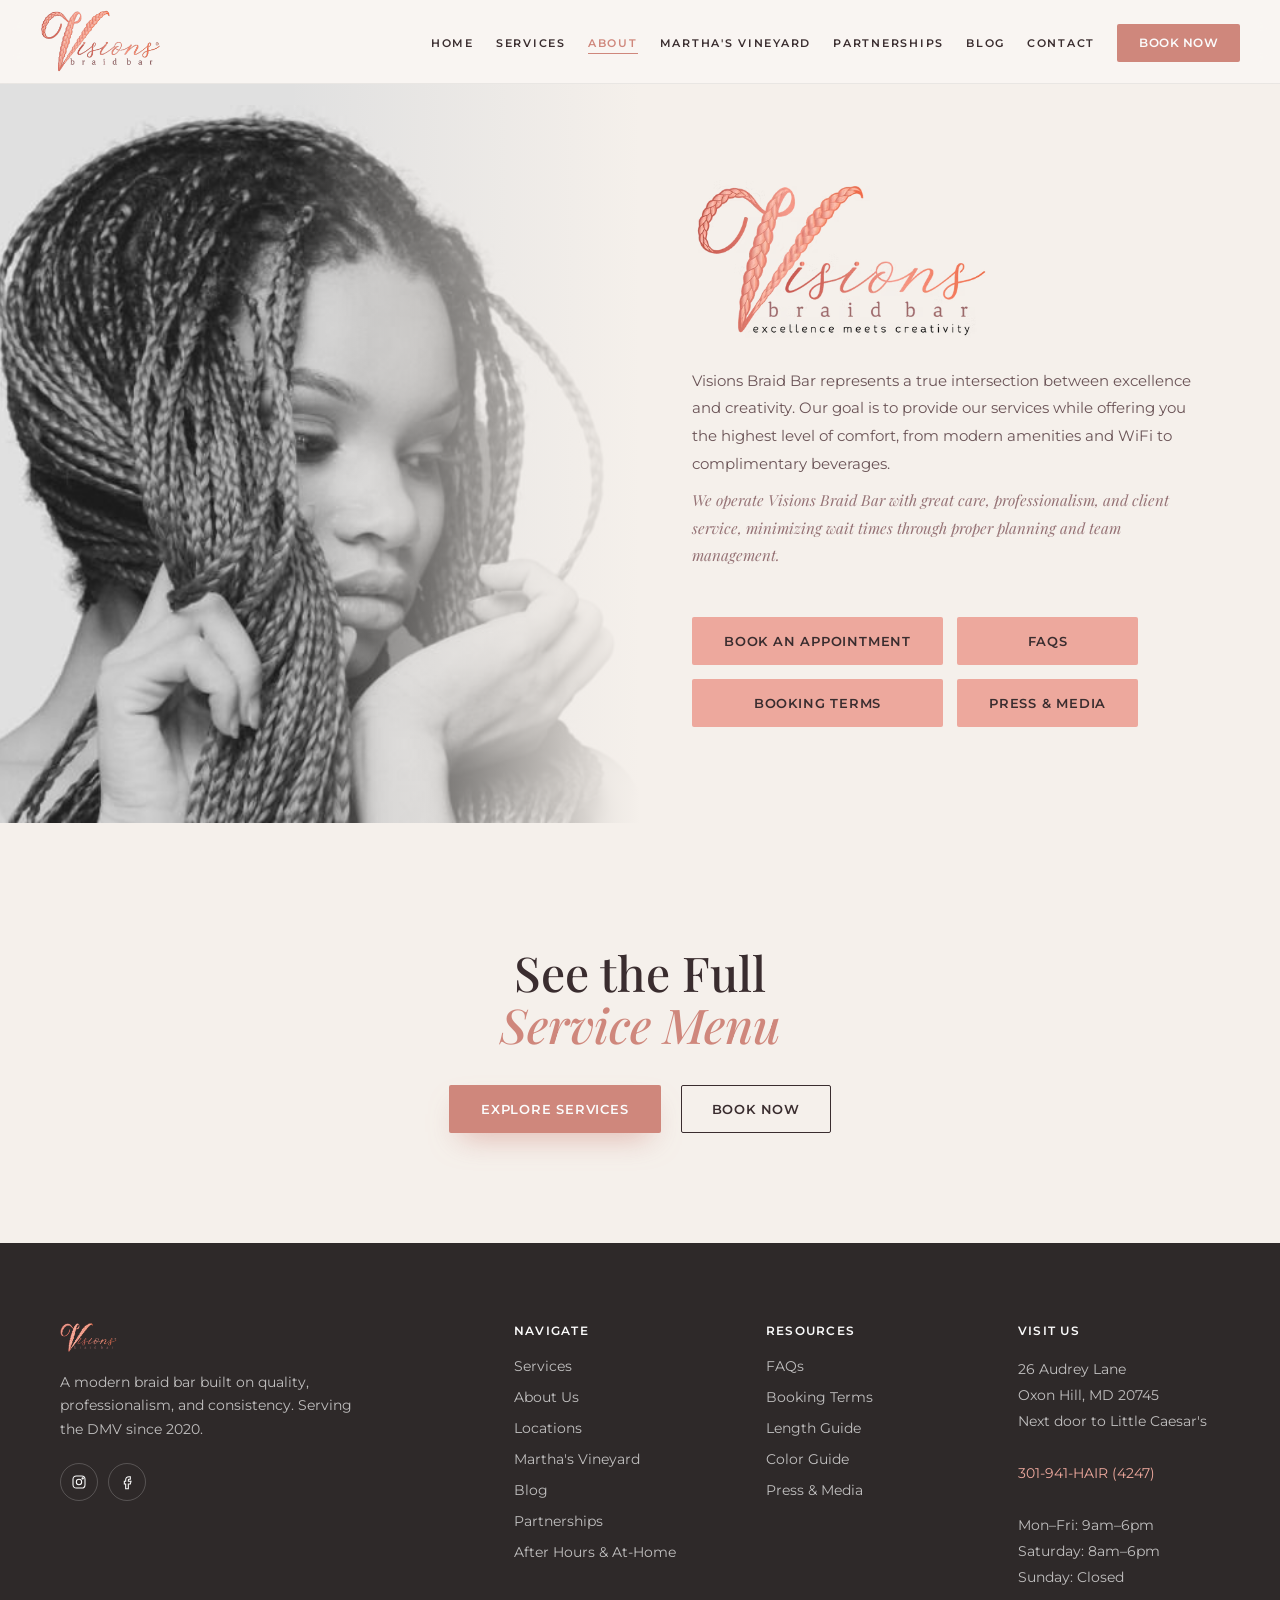
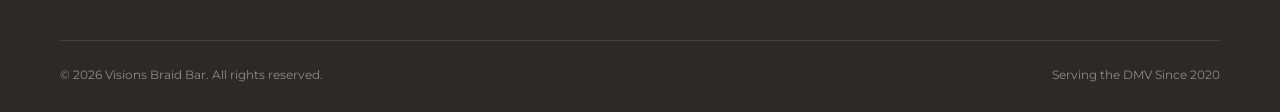
==== commit 741c5641: "Add booking terms page, subscribe popup, page transitions, and polish homepage/about - Add booking-t" ====
--- a/about.html
+++ b/about.html
@@ -15,7 +15,7 @@
 <link rel="preconnect" href="https://fonts.googleapis.com">
 <link rel="preconnect" href="https://fonts.gstatic.com" crossorigin>
 <link href="https://fonts.googleapis.com/css2?family=Playfair+Display:ital,wght@0,400;0,500;0,600;1,400;1,500&family=Montserrat:wght@400;500;600&display=swap" rel="stylesheet">
-<link rel="stylesheet" href="styles.css?v=2">
+<link rel="stylesheet" href="styles.css?v=8">
 <script type="application/ld+json">
 {
   "@context": "https://schema.org",
@@ -59,6 +59,8 @@
 </script>
 </head>
 <body>
+<div class="page-transition" id="page-transition"><img src="logo.png" alt=""></div>
+<noscript><style>.page-transition{display:none}</style></noscript>
 <nav id="site-nav">
   <div class="nav-logo"><a href="index.html"><img src="logo.png" alt="Visions Braid Bar"></a></div>
   <ul class="nav-links">
@@ -83,20 +85,21 @@
   <a href="contact.html">Contact</a>
   <a href="https://phorest.com/book/salons/visionsbraidbar" class="m-book" target="_blank" rel="noopener">Book Now</a>
 </div>
-<section class="about">
+<section class="about about-light">
   <div class="about-img reveal">
     <img src="images/about-portrait.jpg" alt="Visions Braid Bar client with box braids">
     <div class="about-img-ov"></div>
   </div>
   <div class="about-content reveal">
-    <h1 class="s-title">Where Excellence<br>Meets <em>Creativity</em></h1>
+    <img src="images/logo-tagline.png" alt="Visions Braid Bar — Excellence Meets Creativity" class="about-logo-mark">
+    <h1 class="sr-only">About Visions Braid Bar</h1>
     <p class="about-body">Visions Braid Bar represents a true intersection between excellence and creativity. Our goal is to provide our services while offering you the highest level of comfort, from modern amenities and WiFi to complimentary beverages.</p>
     <p class="about-credibility">We operate Visions Braid Bar with great care, professionalism, and client service, minimizing wait times through proper planning and team management.</p>
-    <div class="pillars">
-      <div class="pillar"><div class="pillar-n">01</div><div class="pillar-t">Transparent Pricing</div><div class="pillar-d">Prices confirmed before every appointment. No surprises, ever.</div></div>
-      <div class="pillar"><div class="pillar-n">02</div><div class="pillar-t">Skilled Braiders &amp; Locticians</div><div class="pillar-d">A curated team of dedicated stylists committed to their craft.</div></div>
-      <div class="pillar"><div class="pillar-n">03</div><div class="pillar-t">Redefined Braiding Experience</div><div class="pillar-d">High-speed WiFi, modern amenities, and a clean, comfortable, professional environment.</div></div>
-      <div class="pillar"><div class="pillar-n">04</div><div class="pillar-t">Young Visionaries</div><div class="pillar-d">We love our little ones. Ages 5+ with dedicated stylists.</div></div>
+    <div class="about-actions">
+      <a href="https://phorest.com/book/salons/visionsbraidbar" class="btn btn-soft" target="_blank" rel="noopener">Book an Appointment</a>
+      <a href="faqs.html" class="btn btn-soft">FAQs</a>
+      <a href="booking-terms.html" class="btn btn-soft">Booking Terms</a>
+      <a href="https://forms.gle/cV3jptaKvThznRDM7" class="btn btn-soft" target="_blank" rel="noopener">Press &amp; Media</a>
     </div>
   </div>
 </section>
@@ -133,7 +136,7 @@
       <h4>Resources</h4>
       <ul>
         <li><a href="faqs.html">FAQs</a></li>
-        <li><a href="#">Booking Terms</a></li>
+        <li><a href="booking-terms.html">Booking Terms</a></li>
         <li><a href="#">Length Guide</a></li>
         <li><a href="#">Color Guide</a></li>
         <li><a href="https://forms.gle/cV3jptaKvThznRDM7" target="_blank" rel="noopener">Press &amp; Media</a></li>
@@ -157,6 +160,6 @@
     <span>Serving the DMV Since 2020</span>
   </div>
 </footer>
-<script src="app.js"></script>
+<script src="app.js?v=4"></script>
 </body>
 </html>
--- a/styles.css
+++ b/styles.css
@@ -33,6 +33,12 @@
 html{scroll-behavior:smooth;}
 section,footer{scroll-margin-top:84px;}
 
+.page-transition{position:fixed;inset:0;z-index:500;background:var(--cream);display:flex;align-items:center;justify-content:center;opacity:1;transition:opacity .45s ease;}
+.page-transition img{height:120px;width:auto;transform:scale(1);opacity:1;transition:transform .45s cubic-bezier(.4,0,.2,1),opacity .45s ease;}
+@media (max-width:560px){.page-transition img{height:84px;}}
+.page-transition.pt-hidden{opacity:0;pointer-events:none;}
+.page-transition.pt-hidden img{transform:scale(1.1);opacity:0;}
+
 .reveal-armed{opacity:0;transform:translateY(28px);}
 .reveal-armed.reveal-visible{opacity:1;transform:none;transition:opacity .7s cubic-bezier(.2,.7,.3,1) var(--reveal-delay,0s),transform .7s cubic-bezier(.2,.7,.3,1) var(--reveal-delay,0s);}
 
@@ -174,10 +180,29 @@
 .svc-btn{background:var(--snow);color:var(--ink);padding:14px 30px;border-radius:2px;font-size:.78rem;font-weight:600;letter-spacing:.05em;text-transform:uppercase;transform:translateY(8px);transition:transform .3s ease;}
 .svc-card:hover .svc-btn{transform:translateY(0);}
 
-.shuffle-section{padding:100px 60px;background:var(--warm-white);text-align:center;overflow:hidden;}
+.shuffle-section{padding:100px 60px;background:var(--warm-white);text-align:center;overflow:hidden;position:relative;}
 @media (max-width:860px){.shuffle-section{padding:70px 24px;}}
-.shuffle-deck{margin-top:52px;display:flex;flex-direction:column;align-items:center;gap:30px;}
-.shuffle-stack{position:relative;width:min(320px,78vw);aspect-ratio:3/4;}
+.shuffle-section::before{content:"";position:absolute;top:-120px;left:50%;width:900px;height:900px;background:radial-gradient(closest-side,rgba(237,168,157,.22),transparent 70%);transform:translateX(-50%);pointer-events:none;}
+.shuffle-wrap{position:relative;margin-top:56px;display:flex;align-items:center;justify-content:center;gap:76px;max-width:1180px;margin-inline:auto;}
+@media (max-width:980px){.shuffle-wrap{flex-direction:column;gap:36px;}}
+.shuffle-list{list-style:none;margin:0;padding:0;width:270px;flex:none;text-align:left;border-top:1px solid rgba(58,45,47,.12);}
+.shuffle-list li{border-bottom:1px solid rgba(58,45,47,.12);}
+.shuffle-list button{width:100%;display:flex;align-items:center;justify-content:space-between;gap:14px;padding:15px 6px;font-family:var(--font-display);font-size:1rem;color:var(--ink-mid);transition:color .2s ease,padding-left .25s ease;}
+.shuffle-list button:hover{color:var(--ink);padding-left:8px;}
+.shuffle-list-n{font-family:var(--font-body);font-size:.68rem;letter-spacing:.06em;color:rgba(58,45,47,.35);transition:color .2s ease;flex:none;}
+.shuffle-list li.active button{color:var(--terracotta);padding-left:8px;}
+.shuffle-list li.active .shuffle-list-n{color:var(--terracotta);}
+@media (max-width:980px){
+  .shuffle-list{order:2;width:100%;max-width:520px;display:flex;flex-wrap:wrap;gap:8px;border-top:none;justify-content:center;}
+  .shuffle-list li{border-bottom:none;}
+  .shuffle-list button{width:auto;padding:9px 16px;border:1px solid rgba(58,45,47,.18);border-radius:999px;font-size:.78rem;gap:8px;}
+  .shuffle-list li.active button{border-color:var(--terracotta);background:rgba(207,135,124,.1);}
+  .shuffle-deck{order:1;}
+}
+.shuffle-deck{position:relative;display:flex;flex-direction:column;align-items:center;gap:30px;}
+.shuffle-deck-glow{position:absolute;inset:-40px;border-radius:50%;background:radial-gradient(closest-side,rgba(255,255,255,.9),transparent 72%);z-index:-1;}
+.shuffle-stack{position:relative;width:min(400px,42vw);aspect-ratio:3/4;}
+@media (max-width:980px){.shuffle-stack{width:min(360px,80vw);}}
 .shuffle-card{position:absolute;inset:0;border-radius:0;overflow:hidden;isolation:isolate;cursor:pointer;box-shadow:0 30px 54px -26px rgba(46,41,41,.4);transition:transform .6s cubic-bezier(.2,.8,.3,1),opacity .5s ease;transform-origin:50% 85%;}
 .shuffle-stack.no-anim .shuffle-card{transition:none;}
 .shuffle-card:focus-visible{outline:2px solid var(--terracotta);outline-offset:4px;}
@@ -231,6 +256,11 @@
 .about-content .s-title em{color:var(--peach);}
 .about-body{font-size:.92rem;line-height:1.9;color:rgba(255,255,255,.55);margin-bottom:8px;}
 .about-credibility{font-family:var(--font-display);font-style:italic;font-size:.95rem;line-height:1.8;color:rgba(237,168,157,.75);margin-bottom:48px;}
+.about-logo-mark{width:100%;max-width:300px;height:auto;margin-bottom:28px;}
+.about-actions{display:grid;grid-template-columns:1fr 1fr;gap:14px;max-width:440px;}
+@media (max-width:480px){.about-actions{grid-template-columns:1fr;}}
+.btn-soft{background:var(--peach);color:var(--ink);}
+.btn-soft:hover{background:var(--terracotta);color:var(--snow);transform:translateY(-2px);}
 .pillars{display:grid;grid-template-columns:1fr 1fr;gap:28px;}
 @media (max-width:620px){.pillars{grid-template-columns:1fr;}}
 .pillar{border-top:1px solid rgba(237,168,157,.18);padding-top:22px;transition:transform .25s ease;}
@@ -259,8 +289,6 @@
 @media (max-width:860px){.bi-grid,.bi-grid.bi-grid-2{grid-template-columns:1fr;}}
 .bi-card{background:var(--snow);border-radius:0;padding:34px 30px;transition:transform .3s ease,box-shadow .3s ease;}
 .bi-card:hover{transform:translateY(-6px);box-shadow:0 24px 44px -24px rgba(46,41,41,.3);}
-.bi-icon{width:48px;height:48px;border-radius:50%;background:linear-gradient(135deg,var(--blush),var(--peach));display:flex;align-items:center;justify-content:center;margin-bottom:20px;}
-.bi-icon svg{width:22px;height:22px;stroke:var(--ink);fill:none;stroke-width:1.6;}
 .bi-title{font-size:1.15rem;}
 .bi-body{font-size:.88rem;line-height:1.7;color:var(--ink-mid);margin-top:10px;}
 .bi-body a{color:var(--terracotta);font-weight:600;border-bottom:1px solid rgba(207,135,124,.4);}
@@ -360,6 +388,14 @@
 .faq-a-inner a{color:var(--terracotta);font-weight:600;border-bottom:1px solid rgba(207,135,124,.4);}
 .faq-more{text-align:center;margin-top:36px;}
 
+.legal{padding:100px 60px 90px;max-width:900px;margin:0 auto;}
+@media (max-width:860px){.legal{padding:70px 24px 60px;}}
+.legal-body{max-width:640px;margin:0 auto;}
+.legal-body p{font-size:.94rem;line-height:1.85;color:var(--ink-mid);margin-bottom:16px;}
+.legal-methods.contact-quickinfo{padding:36px 0;max-width:720px;}
+@media (max-width:860px){.legal-methods.contact-quickinfo{padding:28px 0;}}
+.legal-methods .qi-card{text-align:center;}
+
 .cta-band{text-align:center;max-width:640px;margin:0 auto;padding:110px 60px;}
 @media (max-width:860px){.cta-band{padding:80px 24px;}}
 .cta-band .s-title{margin-top:14px;}
@@ -397,3 +433,26 @@
 footer address{font-style:normal;font-size:.88rem;line-height:1.85;}
 footer address a{color:var(--peach);}
 .footer-bottom{max-width:1240px;margin:50px auto 0;padding-top:26px;border-top:1px solid rgba(255,255,255,.12);display:flex;justify-content:space-between;flex-wrap:wrap;gap:10px;font-size:.76rem;color:rgba(255,255,255,.45);}
+.footer-popup-trigger{font-size:.76rem;color:rgba(255,255,255,.45);text-decoration:underline;text-underline-offset:3px;transition:color .2s ease;}
+.footer-popup-trigger:hover{color:var(--peach);}
+
+/* Subscribe popup */
+.popup-overlay{position:fixed;inset:0;z-index:300;background:rgba(46,41,41,.72);display:flex;align-items:center;justify-content:center;padding:24px;opacity:0;visibility:hidden;transition:opacity .3s ease,visibility 0s linear .3s;}
+.popup-overlay.is-open{opacity:1;visibility:visible;transition:opacity .3s ease;}
+.popup-card{position:relative;width:100%;max-width:460px;max-height:90vh;overflow-y:auto;background:var(--snow);border-radius:4px;box-shadow:0 50px 90px -30px rgba(46,41,41,.55);transform:translateY(18px) scale(.97);transition:transform .35s cubic-bezier(.2,.8,.3,1);}
+.popup-overlay.is-open .popup-card{transform:translateY(0) scale(1);}
+.popup-close{position:absolute;top:14px;right:16px;z-index:2;width:30px;height:30px;display:flex;align-items:center;justify-content:center;font-size:1.3rem;line-height:1;color:var(--snow);background:rgba(46,41,41,.18);border-radius:50%;transition:background .2s ease;}
+.popup-close:hover{background:rgba(46,41,41,.34);}
+.popup-head{background:linear-gradient(135deg,var(--peach),var(--blush));padding:34px 46px 26px;text-align:center;}
+.popup-head p{font-family:var(--font-display);font-size:1.3rem;line-height:1.4;color:var(--ink);}
+.popup-body{padding:28px 30px 32px;}
+.popup-form{display:flex;flex-direction:column;gap:12px;}
+.popup-form .fg input{padding:14px 16px;font-size:.88rem;}
+.popup-recaptcha{display:flex;align-items:center;justify-content:space-between;gap:12px;border:1px solid rgba(58,45,47,.18);border-radius:4px;padding:12px 14px;background:var(--warm-white);margin-top:2px;}
+.popup-recaptcha-badge{display:flex;flex-direction:column;align-items:center;gap:2px;color:var(--ink-mid);}
+.popup-recaptcha-badge span{font-size:.56rem;letter-spacing:.02em;}
+.popup-check{display:flex;align-items:center;gap:9px;font-size:.78rem;color:var(--ink-mid);cursor:pointer;}
+.popup-check input{width:16px;height:16px;accent-color:var(--terracotta);flex-shrink:0;}
+.popup-terms a{color:var(--terracotta);text-decoration:underline;text-underline-offset:2px;}
+.popup-submit{width:100%;}
+@media (max-width:520px){.popup-head{padding:28px 26px 22px;}.popup-head p{font-size:1.1rem;}.popup-body{padding:22px 20px 26px;}}
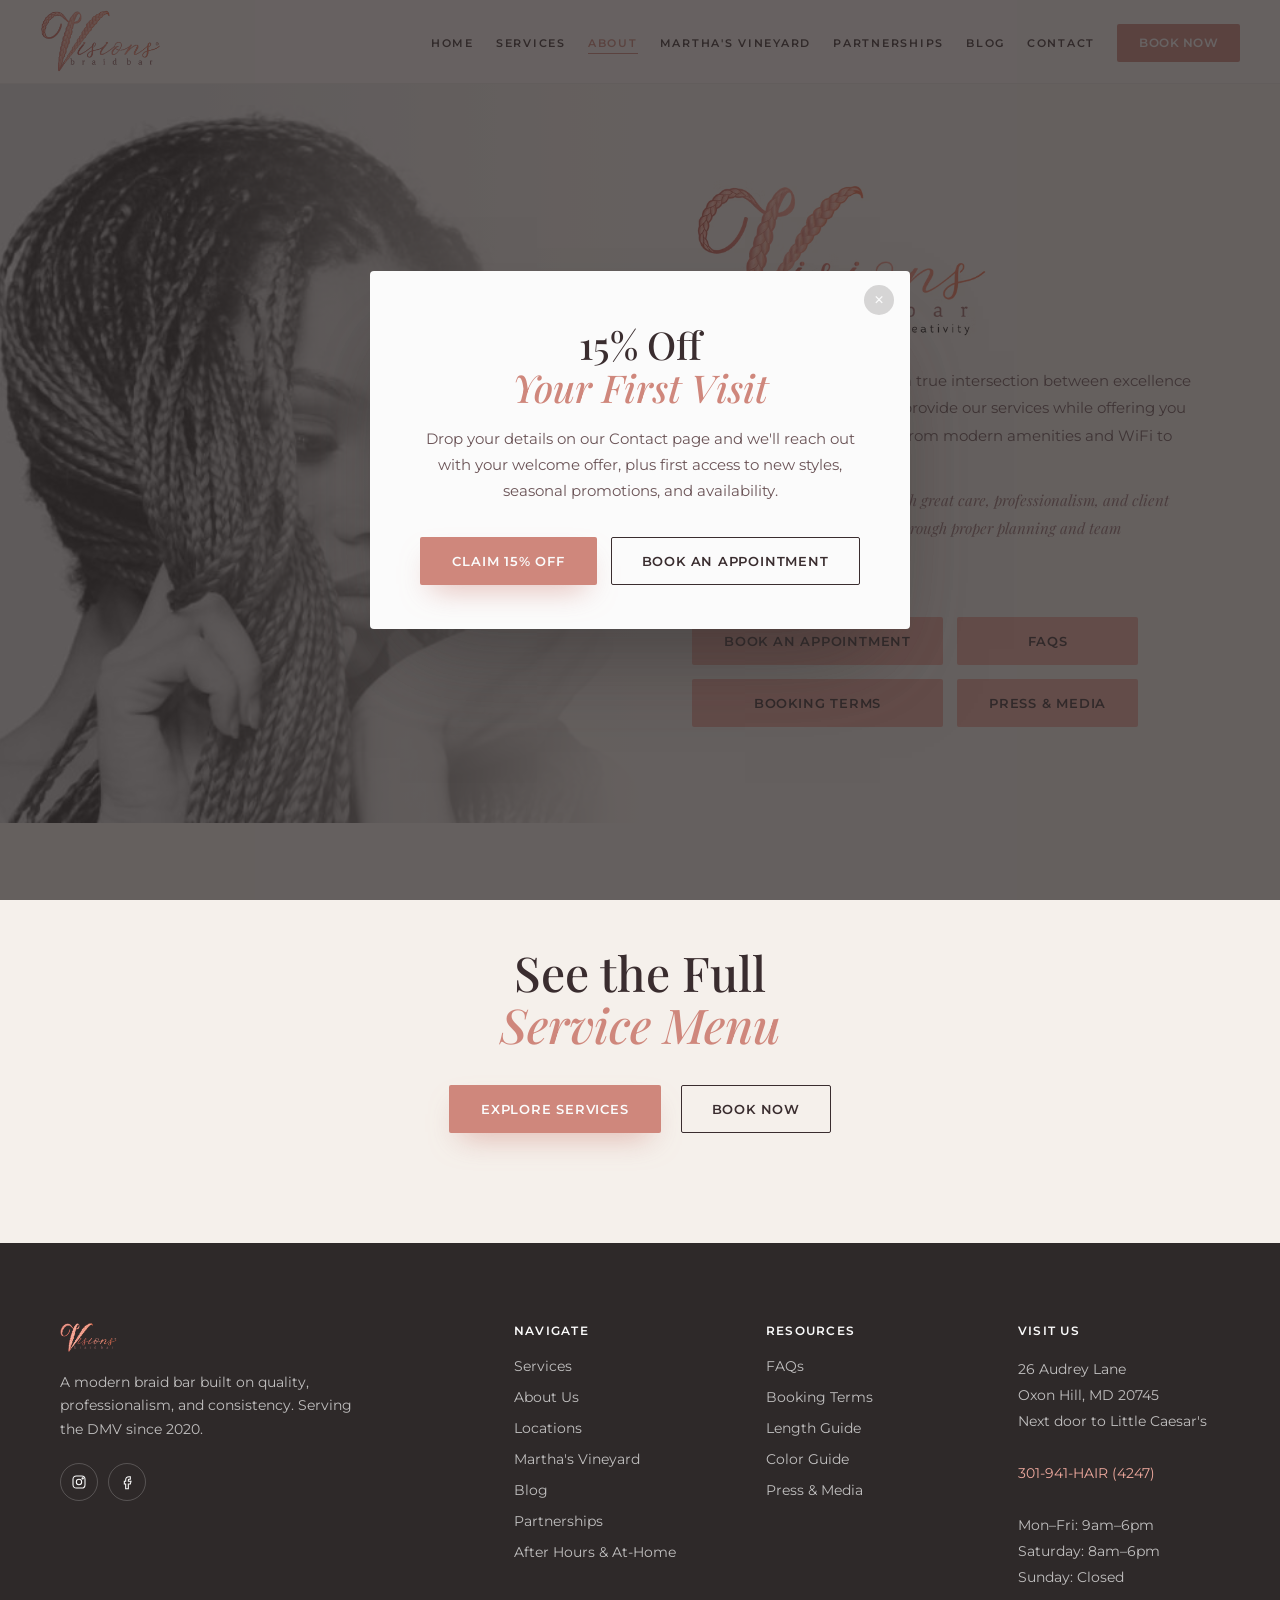
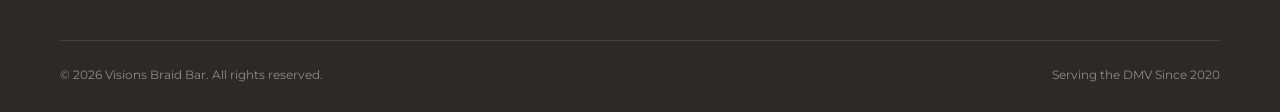
==== commit ec53929d: "Light hero, merged FAQs, favicon, entrance promo popup, and homepage cleanup - Convert the hero to t" ====
--- a/about.html
+++ b/about.html
@@ -4,6 +4,10 @@
 <meta charset="UTF-8">
 <meta name="viewport" content="width=device-width, initial-scale=1.0, viewport-fit=cover">
 <title>About | Visions Braid Bar</title>
+<link rel="icon" href="favicon.ico" sizes="any">
+<link rel="icon" type="image/png" sizes="32x32" href="favicon-32x32.png">
+<link rel="icon" type="image/png" sizes="16x16" href="favicon-16x16.png">
+<link rel="apple-touch-icon" href="apple-touch-icon.png">
 <meta name="description" content="Meet the team behind Visions Braid Bar, a braid bar in Oxon Hill, MD built on quality, professionalism, and consistency since 2020.">
 <link rel="canonical" href="https://www.visionsbraidbar.com/about.html">
 <meta property="og:title" content="About | Visions Braid Bar">
@@ -15,7 +19,7 @@
 <link rel="preconnect" href="https://fonts.googleapis.com">
 <link rel="preconnect" href="https://fonts.gstatic.com" crossorigin>
 <link href="https://fonts.googleapis.com/css2?family=Playfair+Display:ital,wght@0,400;0,500;0,600;1,400;1,500&family=Montserrat:wght@400;500;600&display=swap" rel="stylesheet">
-<link rel="stylesheet" href="styles.css?v=8">
+<link rel="stylesheet" href="styles.css?v=15">
 <script type="application/ld+json">
 {
   "@context": "https://schema.org",
@@ -97,7 +101,7 @@
     <p class="about-credibility">We operate Visions Braid Bar with great care, professionalism, and client service, minimizing wait times through proper planning and team management.</p>
     <div class="about-actions">
       <a href="https://phorest.com/book/salons/visionsbraidbar" class="btn btn-soft" target="_blank" rel="noopener">Book an Appointment</a>
-      <a href="faqs.html" class="btn btn-soft">FAQs</a>
+      <a href="index.html#faq" class="btn btn-soft">FAQs</a>
       <a href="booking-terms.html" class="btn btn-soft">Booking Terms</a>
       <a href="https://forms.gle/cV3jptaKvThznRDM7" class="btn btn-soft" target="_blank" rel="noopener">Press &amp; Media</a>
     </div>
@@ -135,7 +139,7 @@
     <div class="f-col">
       <h4>Resources</h4>
       <ul>
-        <li><a href="faqs.html">FAQs</a></li>
+        <li><a href="index.html#faq">FAQs</a></li>
         <li><a href="booking-terms.html">Booking Terms</a></li>
         <li><a href="#">Length Guide</a></li>
         <li><a href="#">Color Guide</a></li>
@@ -160,6 +164,19 @@
     <span>Serving the DMV Since 2020</span>
   </div>
 </footer>
-<script src="app.js?v=4"></script>
+<div class="popup-overlay" id="promo-popup">
+  <div class="popup-card promo-card" role="dialog" aria-modal="true" aria-labelledby="promo-title">
+    <button type="button" class="popup-close" id="promo-close" aria-label="Close">&times;</button>
+    <div class="popup-body promo-body">
+      <h2 id="promo-title" class="promo-title">15% Off<br><em>Your First Visit</em></h2>
+      <p class="promo-desc">Drop your details on our Contact page and we'll reach out with your welcome offer, plus first access to new styles, seasonal promotions, and availability.</p>
+      <div class="promo-actions">
+        <a href="contact.html#contact" class="btn btn-primary">Claim 15% Off</a>
+        <a href="https://phorest.com/book/salons/visionsbraidbar" class="btn btn-outline-dark" target="_blank" rel="noopener">Book an Appointment</a>
+      </div>
+    </div>
+  </div>
+</div>
+<script src="app.js?v=5"></script>
 </body>
 </html>
--- a/styles.css
+++ b/styles.css
@@ -119,27 +119,30 @@
 
 .hero{position:relative;display:grid;grid-template-columns:1fr 1fr;min-height:90vh;overflow:hidden;}
 @media (max-width:980px){.hero{grid-template-columns:1fr;min-height:0;}}
-.hero-left{background:var(--charcoal);display:flex;flex-direction:column;justify-content:space-between;padding:72px 60px 64px 64px;position:relative;overflow:hidden;}
+.hero-left{background:var(--cream);display:flex;flex-direction:column;justify-content:space-between;padding:72px 60px 64px 64px;position:relative;overflow:hidden;}
 @media (max-width:980px){.hero-left{padding:48px 24px 40px;}}
-.hero-bg-text{position:absolute;right:-20px;top:50%;transform:translateY(-50%) rotate(90deg);transform-origin:right center;font-family:var(--font-display);font-style:italic;font-size:9rem;color:rgba(255,255,255,.05);white-space:nowrap;user-select:none;line-height:1;}
+.hero-bg-text{position:absolute;right:-20px;top:50%;transform:translateY(-50%) rotate(90deg);transform-origin:right center;font-family:var(--font-display);font-style:italic;font-size:9rem;color:rgba(58,45,47,.045);white-space:nowrap;user-select:none;line-height:1;}
 .hero-top{position:relative;z-index:2;}
 .hero-location{display:inline-block;font-size:.76rem;font-weight:600;letter-spacing:.14em;text-transform:uppercase;color:var(--mauve);margin-bottom:18px;}
-.hero-h1{font-family:var(--font-display);font-size:clamp(2.8rem,4.6vw,5rem);font-weight:600;line-height:1.08;color:var(--snow);}
-.hero-h1 em{color:var(--peach);font-style:italic;font-weight:400;}
-.hero-mid{position:relative;z-index:2;border-top:1px solid rgba(255,255,255,.1);padding-top:32px;}
-.hero-desc{font-size:.95rem;line-height:1.85;color:rgba(255,255,255,.6);font-weight:400;max-width:400px;margin-bottom:36px;}
+.hero-h1{font-family:var(--font-display);font-size:clamp(2.8rem,4.6vw,5rem);font-weight:600;line-height:1.08;color:var(--ink);}
+.hero-h1 em{color:var(--terracotta);font-style:italic;font-weight:400;}
+.hero-mid{position:relative;z-index:2;border-top:1px solid rgba(58,45,47,.12);padding-top:32px;}
+.hero-desc{font-size:.95rem;line-height:1.85;color:var(--ink-mid);font-weight:400;max-width:400px;margin-bottom:36px;}
 .hero-actions{display:flex;align-items:center;gap:16px;flex-wrap:wrap;}
+.hero .btn-ghost-dark{color:var(--ink-mid);border-bottom-color:rgba(58,45,47,.3);}
+.hero .btn-ghost-dark:hover{color:var(--ink);border-color:var(--ink);}
 .hero-bottom{display:flex;gap:0;position:relative;z-index:2;}
-.hero-stat{flex:1;border-top:1px solid rgba(255,255,255,.12);padding-top:20px;padding-right:20px;}
-.hero-stat-n{font-family:var(--font-display);font-size:2.4rem;font-weight:600;color:var(--snow);line-height:1;margin-bottom:5px;}
-.hero-stat-l{font-size:.58rem;letter-spacing:.16em;text-transform:uppercase;color:rgba(255,255,255,.35);font-weight:500;}
+.hero-stat{flex:1;border-top:1px solid rgba(58,45,47,.14);padding-top:20px;padding-right:20px;}
+.hero-stat-n{font-family:var(--font-display);font-size:2.4rem;font-weight:600;color:var(--ink);line-height:1;margin-bottom:5px;}
+.hero-stat-l{font-size:.58rem;letter-spacing:.16em;text-transform:uppercase;color:var(--ink-mid);font-weight:500;}
 
 .hero-right{position:relative;overflow:hidden;--reveal-delay:.15s;min-height:360px;}
-.hero-right img{position:absolute;inset:0;width:100%;height:100%;object-fit:cover;display:block;transition:transform 1.2s cubic-bezier(.2,.8,.3,1);}
-.hero-right:hover img{transform:scale(1.045);}
-.hero-label{position:absolute;bottom:0;left:0;right:0;background:linear-gradient(to top,rgba(46,41,41,.85) 0%,transparent 100%);padding:56px 44px 40px;}
-.hero-label-text{font-family:var(--font-display);font-style:italic;font-size:1.3rem;color:var(--snow);line-height:1.5;font-weight:400;}
-.hero-label-sub{display:block;margin-top:10px;font-size:.72rem;color:rgba(255,255,255,.6);letter-spacing:.02em;}
+.hero-right img{position:absolute;inset:0;width:100%;height:100%;object-fit:cover;display:block;}
+.hero-right::before{content:"";position:absolute;inset:0;z-index:1;pointer-events:none;background:linear-gradient(to right,var(--cream) 0%,rgba(245,240,235,.55) 14%,rgba(245,240,235,0) 40%);}
+@media (max-width:980px){.hero-right::before{background:linear-gradient(to bottom,var(--cream) 0%,rgba(245,240,235,.5) 12%,rgba(245,240,235,0) 34%);}}
+.hero-label{position:absolute;z-index:2;bottom:0;left:0;right:0;background:linear-gradient(to top,rgba(245,240,235,.96) 0%,rgba(245,240,235,.78) 40%,rgba(245,240,235,0) 100%);padding:72px 44px 36px;}
+.hero-label-text{font-family:var(--font-display);font-style:italic;font-size:1.3rem;color:var(--ink);line-height:1.5;font-weight:400;}
+.hero-label-sub{display:block;margin-top:10px;font-size:.72rem;color:var(--ink-mid);letter-spacing:.02em;}
 
 .review-strip{display:flex;justify-content:center;align-items:center;gap:22px;flex-wrap:wrap;padding:38px 24px 0;font-size:.82rem;color:var(--ink-mid);--reveal-delay:.28s;}
 .rs-stars{color:var(--gold);letter-spacing:2px;margin-right:8px;}
@@ -246,8 +249,7 @@
 @media (max-width:980px){.about{grid-template-columns:1fr;}}
 .about-img{position:relative;min-height:420px;}
 @media (min-width:981px){.about-img{min-height:580px;}}
-.about-img img{position:absolute;inset:0;width:100%;height:100%;object-fit:cover;display:block;transition:transform 1.2s cubic-bezier(.2,.8,.3,1);}
-.about-img:hover img{transform:scale(1.045);}
+.about-img img{position:absolute;inset:0;width:100%;height:100%;object-fit:cover;display:block;}
 .about-img-ov{position:absolute;inset:0;background:linear-gradient(to right,transparent 45%,var(--charcoal) 100%);}
 @media (max-width:980px){.about-img-ov{background:linear-gradient(to bottom,transparent 55%,var(--charcoal) 100%);}}
 .about-content{padding:96px 72px 96px 52px;display:flex;flex-direction:column;justify-content:center;}
@@ -270,8 +272,8 @@
 .pillar-d{font-size:.82rem;color:rgba(255,255,255,.4);line-height:1.7;}
 .about-content .link-arrow{color:var(--snow);}
 .about.about-light{background:var(--cream);}
-.about.about-light .about-img-ov{background:linear-gradient(to right,transparent 45%,var(--cream) 100%);}
-@media (max-width:980px){.about.about-light .about-img-ov{background:linear-gradient(to bottom,transparent 55%,var(--cream) 100%);}}
+.about.about-light .about-img-ov{background:linear-gradient(to right,transparent 28%,rgba(245,240,235,.45) 62%,rgba(245,240,235,.85) 86%,var(--cream) 100%);}
+@media (max-width:980px){.about.about-light .about-img-ov{background:linear-gradient(to bottom,transparent 40%,rgba(245,240,235,.55) 75%,var(--cream) 100%);}}
 .about.about-light .about-content .s-title{color:var(--ink);}
 .about.about-light .about-content .s-title em{color:var(--terracotta);}
 .about.about-light .about-body{color:var(--ink-mid);}
@@ -456,3 +458,12 @@
 .popup-terms a{color:var(--terracotta);text-decoration:underline;text-underline-offset:2px;}
 .popup-submit{width:100%;}
 @media (max-width:520px){.popup-head{padding:28px 26px 22px;}.popup-head p{font-size:1.1rem;}.popup-body{padding:22px 20px 26px;}}
+
+.promo-card{max-width:540px;}
+.promo-body{padding:52px 44px 44px;text-align:center;}
+.promo-title{font-family:var(--font-display);font-size:clamp(1.9rem,5vw,2.4rem);line-height:1.12;color:var(--ink);margin-bottom:18px;}
+.promo-title em{color:var(--terracotta);font-style:italic;}
+.promo-desc{font-size:.92rem;line-height:1.75;color:var(--ink-mid);margin-bottom:32px;}
+.promo-actions{display:flex;flex-wrap:wrap;gap:14px;justify-content:center;}
+@media (max-width:620px){.promo-actions{flex-direction:column;}.promo-actions .btn{width:100%;}}
+@media (max-width:520px){.promo-body{padding:40px 26px 34px;}}
